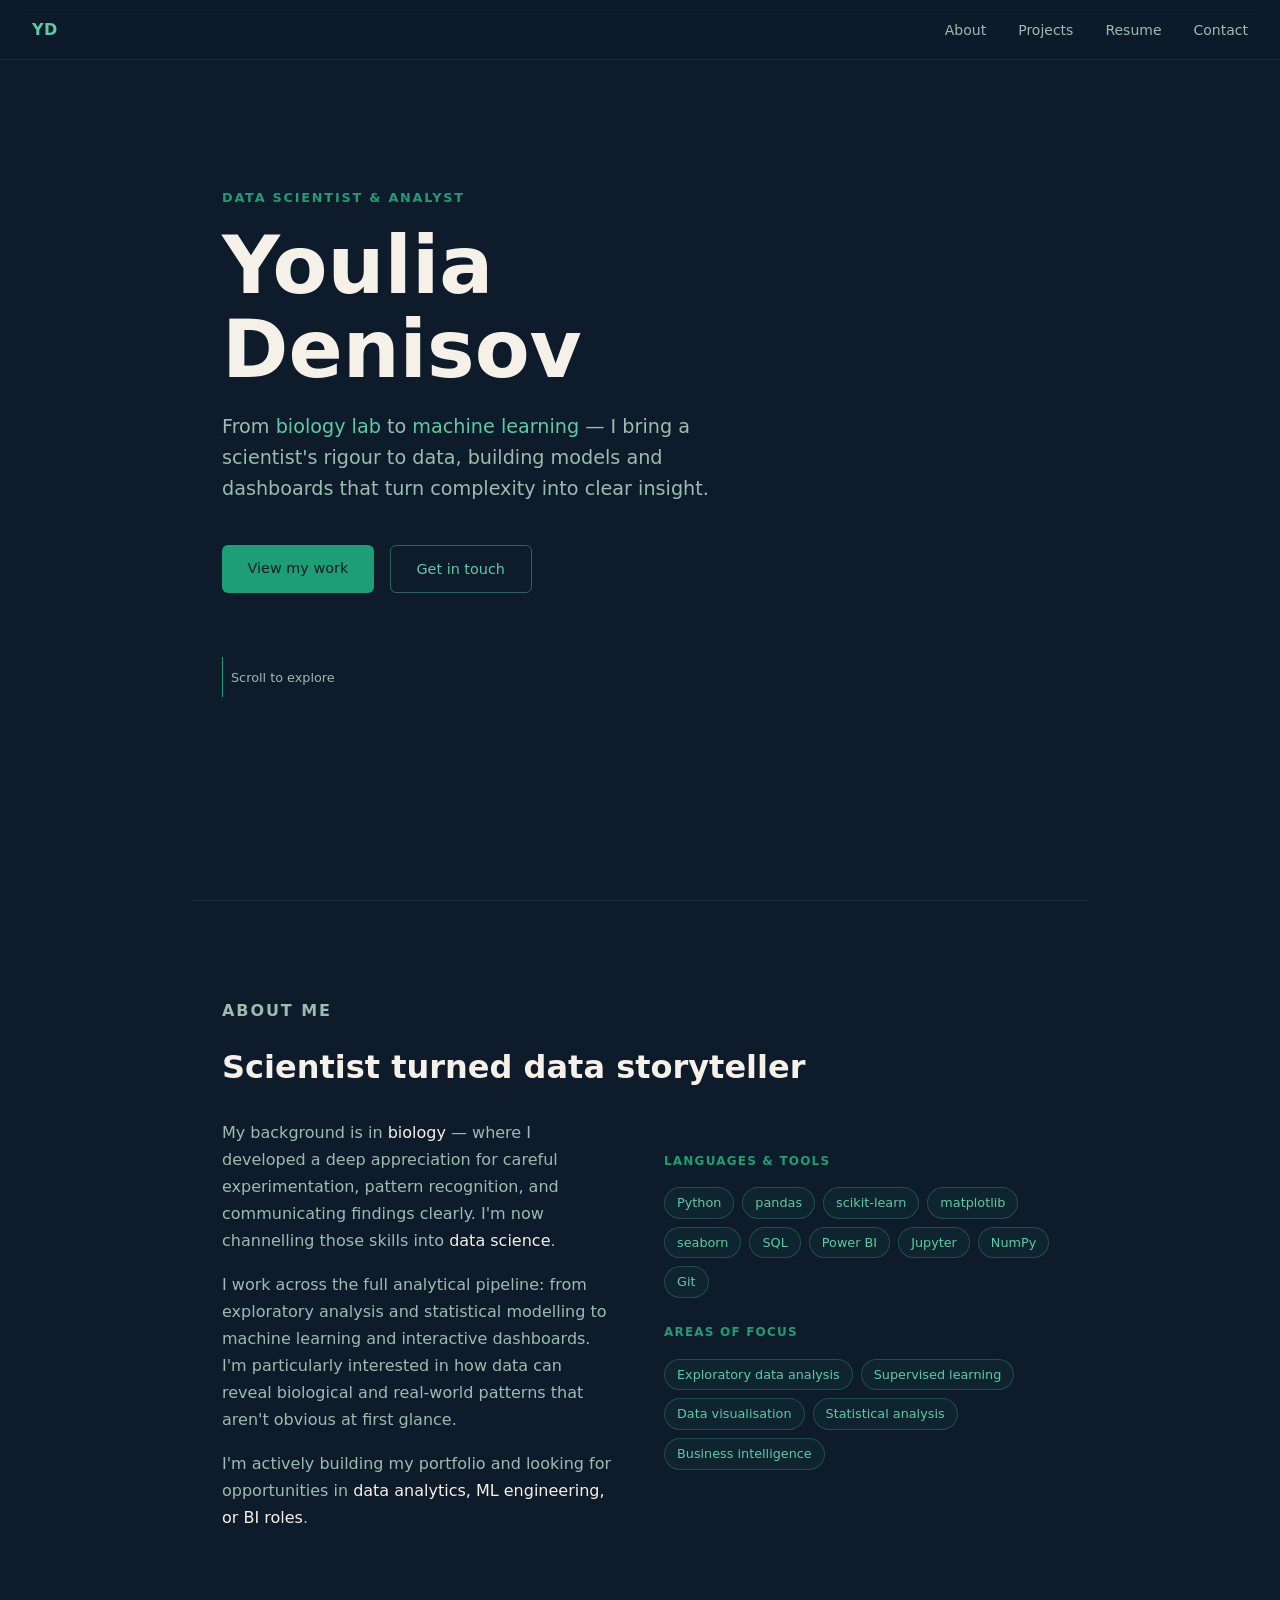
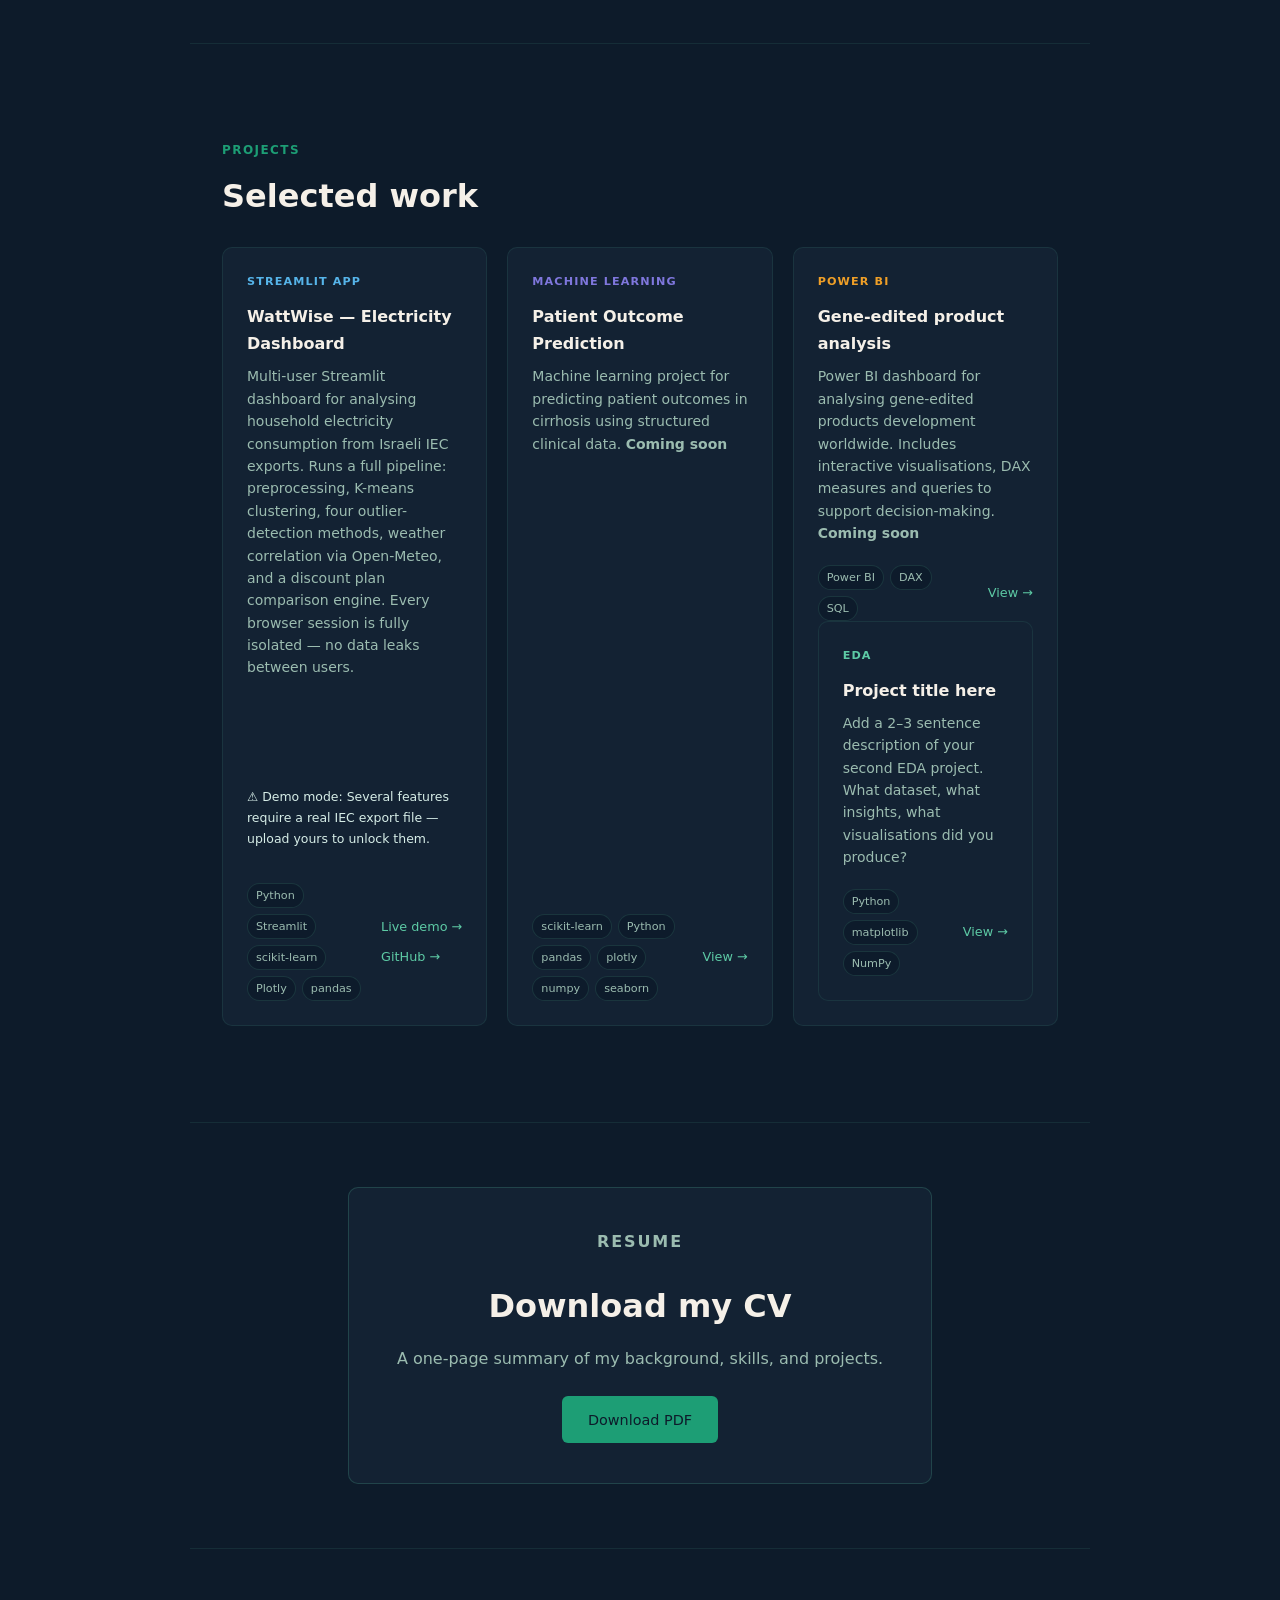
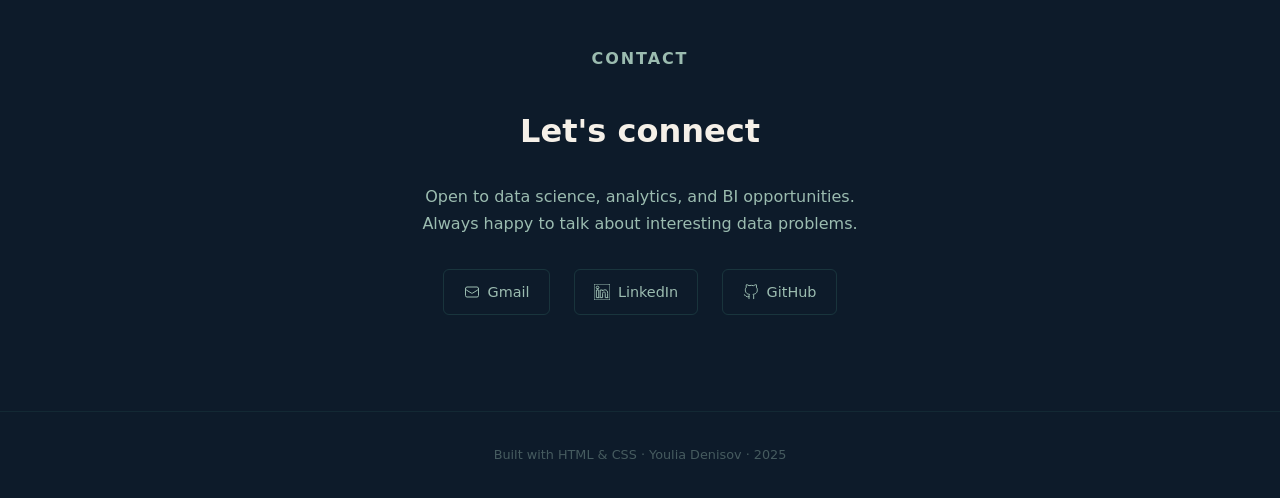
==== index.html @ 480a6cf9 "Updating placeholders for the current projects" ====
<!DOCTYPE html>
<html lang="en">
<head>
  <meta charset="UTF-8" />
  <meta name="viewport" content="width=device-width, initial-scale=1.0" />
  <title>Youlia Denisov — Data Scientist</title>
  <style>
    /* ── Reset & Tokens ───────────────────────── */
    *, *::before, *::after { box-sizing: border-box; margin: 0; padding: 0; }

    :root {
      --navy:   #0D1B2A;
      --navy2:  #132233;
      --navy3:  #1C3048;
      --teal:   #1D9E75;
      --teal2:  #5DCAA5;
      --cream:  #F5F0E8;
      --muted:  #9BBCB0;
      --text:   #D6EDE7;
      --white:  #FFFFFF;
      --radius: 10px;
      --font: 'Segoe UI', system-ui, -apple-system, sans-serif;
    }

    html { scroll-behavior: smooth; }

    body {
      font-family: var(--font);
      background: var(--navy);
      color: var(--text);
      line-height: 1.7;
    }

    a { color: var(--teal2); text-decoration: none; }
    a:hover { color: var(--cream); }

    /* ── Nav ───────────────────────────────────── */
    nav {
      position: fixed; top: 0; left: 0; right: 0; z-index: 100;
      background: rgba(13, 27, 42, 0.92);
      backdrop-filter: blur(8px);
      border-bottom: 1px solid rgba(93, 202, 165, 0.12);
      padding: 0 2rem;
      display: flex; align-items: center; justify-content: space-between;
      height: 60px;
    }

    .nav-logo {
      font-size: 1rem; font-weight: 600;
      color: var(--teal2); letter-spacing: 0.02em;
    }

    .nav-links { display: flex; gap: 2rem; list-style: none; }
    .nav-links a {
      font-size: 0.875rem; color: var(--muted);
      transition: color 0.2s;
    }
    .nav-links a:hover { color: var(--cream); }

    /* ── Section base ──────────────────────────── */
    section {
      max-width: 900px; margin: 0 auto;
      padding: 6rem 2rem;
    }

    .section-label {
      font-size: 0.75rem; font-weight: 600; letter-spacing: 0.12em;
      text-transform: uppercase; color: var(--teal);
      margin-bottom: 0.5rem;
    }

    h1, h2, h3 { color: var(--cream); }
    h2 { font-size: 2rem; font-weight: 600; margin-bottom: 1.5rem; }

    /* ── Hero ──────────────────────────────────── */
    #hero {
      min-height: 100vh;
      display: flex; flex-direction: column; justify-content: center;
      padding-top: 5rem;
    }

    .hero-eyebrow {
      font-size: 0.8rem; font-weight: 600; letter-spacing: 0.14em;
      text-transform: uppercase; color: var(--teal);
      margin-bottom: 1rem;
    }

    .hero-name {
      font-size: clamp(2.8rem, 7vw, 5rem);
      font-weight: 700; line-height: 1.05;
      color: var(--cream);
      margin-bottom: 1.25rem;
    }

    .hero-tagline {
      font-size: 1.2rem; color: var(--muted);
      max-width: 520px; line-height: 1.6;
      margin-bottom: 2.5rem;
    }

    .hero-tagline span { color: var(--teal2); }

    .btn-group { display: flex; gap: 1rem; flex-wrap: wrap; }

    .btn {
      display: inline-block;
      padding: 0.7rem 1.6rem;
      border-radius: 6px;
      font-size: 0.9rem; font-weight: 500;
      transition: all 0.2s;
    }

    .btn-primary {
      background: var(--teal); color: var(--navy);
    }
    .btn-primary:hover { background: var(--teal2); color: var(--navy); }

    .btn-outline {
      border: 1px solid rgba(93, 202, 165, 0.4);
      color: var(--teal2);
    }
    .btn-outline:hover {
      border-color: var(--teal2);
      background: rgba(93, 202, 165, 0.06);
      color: var(--cream);
    }

    .scroll-hint {
      margin-top: 4rem;
      font-size: 0.8rem; color: var(--muted);
      display: flex; align-items: center; gap: 8px;
    }
    .scroll-hint::before {
      content: '';
      display: block; width: 1px; height: 40px;
      background: var(--teal);
    }

    /* ── Divider ───────────────────────────────── */
    .divider {
      border: none;
      border-top: 1px solid rgba(93, 202, 165, 0.1);
      max-width: 900px; margin: 0 auto;
    }

    /* ── About ─────────────────────────────────── */
    #about .about-grid {
      display: grid;
      grid-template-columns: 1fr 1fr;
      gap: 3rem; align-items: start;
    }

    #about p {
      color: var(--muted); margin-bottom: 1rem; font-size: 1rem;
    }

    #about p span { color: var(--cream); }

    .skills-block { margin-top: 2rem; }
    .skills-block h3 {
      font-size: 0.75rem; font-weight: 600; letter-spacing: 0.1em;
      text-transform: uppercase; color: var(--teal);
      margin-bottom: 1rem;
    }

    .skill-tags {
      display: flex; flex-wrap: wrap; gap: 8px;
    }

    .skill-tag {
      font-size: 0.8rem;
      padding: 4px 12px;
      border-radius: 20px;
      border: 1px solid rgba(93, 202, 165, 0.25);
      color: var(--teal2);
      background: rgba(29, 158, 117, 0.07);
    }

    /* ── Projects ──────────────────────────────── */
    .project-grid {
      display: grid;
      grid-template-columns: repeat(auto-fit, minmax(260px, 1fr));
      gap: 1.25rem;
    }

    .project-card {
      background: var(--navy2);
      border: 1px solid rgba(93, 202, 165, 0.1);
      border-radius: var(--radius);
      padding: 1.5rem;
      transition: border-color 0.2s, transform 0.2s;
      display: flex; flex-direction: column;
    }

    .project-card:hover {
      border-color: rgba(93, 202, 165, 0.4);
      transform: translateY(-3px);
    }

    .project-type {
      font-size: 0.7rem; font-weight: 600; letter-spacing: 0.1em;
      text-transform: uppercase;
      margin-bottom: 0.75rem;
    }

    .type-eda   { color: #5DCAA5; }
    .type-ml    { color: #7F77DD; }
    .type-powerbi { color: #EF9F27; }

    .project-title {
      font-size: 1rem; font-weight: 600; color: var(--cream);
      margin-bottom: 0.5rem;
    }

    .project-desc {
      font-size: 0.875rem; color: var(--muted);
      line-height: 1.6; flex: 1;
    }

    .project-footer {
      margin-top: 1.25rem;
      display: flex; align-items: center; justify-content: space-between;
    }

    .tech-pills { display: flex; gap: 6px; flex-wrap: wrap; }

    .tech-pill {
      font-size: 0.7rem;
      padding: 2px 8px;
      border-radius: 20px;
      background: rgba(13, 27, 42, 0.8);
      border: 1px solid rgba(93, 202, 165, 0.15);
      color: var(--muted);
    }

    .card-link {
      font-size: 0.8rem; color: var(--teal2);
      white-space: nowrap; margin-left: 1rem;
    }
    .card-link:hover { color: var(--cream); }

    /* ── Project type: App ─────────────────────── */
    .type-app { color: #56B4E9; }

    /* ── Resume ────────────────────────────────── */
    #resume {
      text-align: center; padding: 4rem 2rem;
    }

    .resume-box {
      display: inline-block;
      border: 1px solid rgba(93, 202, 165, 0.2);
      border-radius: var(--radius);
      padding: 2.5rem 3rem;
      background: var(--navy2);
    }

    .resume-box p {
      color: var(--muted); margin-bottom: 1.5rem; font-size: 1rem;
    }

    /* ── Contact ───────────────────────────────── */
    #contact { text-align: center; }

    #contact p {
      color: var(--muted); max-width: 440px;
      margin: 0 auto 2rem; font-size: 1rem;
    }

    .contact-links {
      display: flex; justify-content: center; gap: 1.5rem; flex-wrap: wrap;
    }

    .contact-link {
      display: flex; align-items: center; gap: 8px;
      font-size: 0.9rem; color: var(--muted);
      border: 1px solid rgba(93, 202, 165, 0.15);
      border-radius: 6px; padding: 0.6rem 1.2rem;
      transition: all 0.2s;
    }

    .contact-link:hover {
      color: var(--cream);
      border-color: rgba(93, 202, 165, 0.4);
      background: rgba(29, 158, 117, 0.06);
    }

    .contact-link svg { width: 16px; height: 16px; stroke: currentColor; fill: none; }

    /* ── Footer ────────────────────────────────── */
    footer {
      border-top: 1px solid rgba(93, 202, 165, 0.08);
      text-align: center;
      padding: 2rem;
      font-size: 0.8rem; color: rgba(155, 188, 176, 0.4);
    }

    /* ── Responsive ────────────────────────────── */
    @media (max-width: 640px) {
      #about .about-grid { grid-template-columns: 1fr; gap: 2rem; }
      nav { padding: 0 1rem; }
      .nav-links { gap: 1.25rem; }
    }
  </style>
</head>
<body>

<!-- Navigation -->
<nav>
  <span class="nav-logo">YD</span>
  <ul class="nav-links">
    <li><a href="#about">About</a></li>
    <li><a href="#projects">Projects</a></li>
    <li><a href="#resume">Resume</a></li>
    <li><a href="#contact">Contact</a></li>
  </ul>
</nav>

<!-- Hero -->
<section id="hero">
  <p class="hero-eyebrow">Data Scientist & Analyst</p>
  <h1 class="hero-name">Youlia<br>Denisov</h1>
  <p class="hero-tagline">
    From <span>biology lab</span> to <span>machine learning</span> — I bring a scientist's rigour to data, building models and dashboards that turn complexity into clear insight.
  </p>
  <div class="btn-group">
    <a href="#projects" class="btn btn-primary">View my work</a>
    <a href="#contact" class="btn btn-outline">Get in touch</a>
  </div>
  <p class="scroll-hint">Scroll to explore</p>
</section>

<hr class="divider" />

<!-- About -->
<section id="about">
  <p class="section-label">About me</p>
  <h2>Scientist turned data storyteller</h2>
  <div class="about-grid">
    <div>
      <p>
        My background is in <span>biology</span> — where I developed a deep appreciation for careful experimentation, pattern recognition, and communicating findings clearly. I'm now channelling those skills into <span>data science</span>.
      </p>
      <p>
        I work across the full analytical pipeline: from exploratory analysis and statistical modelling to machine learning and interactive dashboards. I'm particularly interested in how data can reveal biological and real-world patterns that aren't obvious at first glance.
      </p>
      <p>
        I'm actively building my portfolio and looking for opportunities in <span>data analytics, ML engineering, or BI roles</span>.
      </p>
    </div>
    <div>
      <div class="skills-block">
        <h3>Languages & tools</h3>
        <div class="skill-tags">
          <span class="skill-tag">Python</span>
          <span class="skill-tag">pandas</span>
          <span class="skill-tag">scikit-learn</span>
          <span class="skill-tag">matplotlib</span>
          <span class="skill-tag">seaborn</span>
          <span class="skill-tag">SQL</span>
          <span class="skill-tag">Power BI</span>
          <span class="skill-tag">Jupyter</span>
          <span class="skill-tag">NumPy</span>
          <span class="skill-tag">Git</span>
        </div>
      </div>
      <div class="skills-block" style="margin-top:1.5rem;">
        <h3>Areas of focus</h3>
        <div class="skill-tags">
          <span class="skill-tag">Exploratory data analysis</span>
          <span class="skill-tag">Supervised learning</span>
          <span class="skill-tag">Data visualisation</span>
          <span class="skill-tag">Statistical analysis</span>
          <span class="skill-tag">Business intelligence</span>
        </div>
      </div>
    </div>
  </div>
</section>

<hr class="divider" />

<!-- Projects -->
<section id="projects">
  <p class="section-label">Projects</p>
  <h2>Selected work</h2>
  <div class="project-grid">

    <!-- WattWise -->
    <div class="project-card">
      <p class="project-type type-app">Streamlit App</p>
      <p class="project-title">WattWise — Electricity Dashboard</p>
      <p class="project-desc">
        Multi-user Streamlit dashboard for analysing household electricity consumption from Israeli IEC exports. Runs a full pipeline: preprocessing, K-means clustering, four outlier-detection methods, weather correlation via Open-Meteo, and a discount plan comparison engine. Every browser session is fully isolated — no data leaks between users.
      </p>
      <p style="font-size:0.78rem; color:var(--teal1); margin:0.4rem 0 0.8rem;">
        ⚠️ Demo mode: Several features require a real IEC export file — upload yours to unlock them.
      </p>
      <div class="project-footer">
        <div class="tech-pills">
          <span class="tech-pill">Python</span>
          <span class="tech-pill">Streamlit</span>
          <span class="tech-pill">scikit-learn</span>
          <span class="tech-pill">Plotly</span>
          <span class="tech-pill">pandas</span>
        </div>
        <div style="display:flex; flex-direction:column; gap:0.5rem; align-items:flex-start;">
          <a href="https://ds-portfolio-7va4xdxzmrbb8psjkdphfh.streamlit.app/" target="_blank" class="card-link">Live demo →</a>
          <a href="https://github.com/youlia-denisov" target="_blank" class="card-link">GitHub →</a>
        </div>
      </div>
    </div>

    <!-- ML -->
    <div class="project-card">
      <p class="project-type type-ml">Machine learning</p>
      <p class="project-title">Patient Outcome Prediction</p>
      <p class="project-desc">
        Machine learning project for predicting patient outcomes in cirrhosis using structured clinical data.
        <b>Coming soon</b>
      </p>
      <div class="project-footer">
        <div class="tech-pills">
          <span class="tech-pill">scikit-learn</span>
          <span class="tech-pill">Python</span>
          <span class="tech-pill">pandas</span>
          <span class="tech-pill">plotly</span>
          <span class="tech-pill">numpy</span>
          <span class="tech-pill">seaborn</span>
        </div>
        <a href="#" class="card-link">View →</a>
      </div>
    </div>

    <!-- PowerBI -->
    <div class="project-card">
      <p class="project-type type-powerbi">Power BI</p>
      <p class="project-title">Gene-edited product analysis</p>
      <p class="project-desc">
        Power BI dashboard for analysing gene-edited products development worldwide. Includes interactive visualisations, DAX measures and queries to support decision-making.
        <b>Coming soon</b>
      </p>
      <div class="project-footer">
        <div class="tech-pills">
          <span class="tech-pill">Power BI</span>
          <span class="tech-pill">DAX</span>
          <span class="tech-pill">SQL</span>
        </div>
        <a href="#" class="card-link">View →</a>
      </div>

      <!-- EDA 2 -->
    <div class="project-card">
      <p class="project-type type-eda">EDA</p>
      <p class="project-title">Project title here</p>
      <p class="project-desc">
        Add a 2–3 sentence description of your second EDA project. What dataset, what insights, what visualisations did you produce?
      </p>
      <div class="project-footer">
        <div class="tech-pills">
          <span class="tech-pill">Python</span>
          <span class="tech-pill">matplotlib</span>
          <span class="tech-pill">NumPy</span>
        </div>
        <a href="#" class="card-link">View →</a>
      </div>
    </div>
    
    </div>

  </div>
</section>

<hr class="divider" />

<!-- Resume -->
<section id="resume">
  <div class="resume-box">
    <p class="section-label" style="text-align:center;">Resume</p>
    <h2 style="margin-bottom:0.75rem;">Download my CV</h2>
    <p>A one-page summary of my background, skills, and projects.</p>
    <a href="resume.pdf" download class="btn btn-primary">Download PDF</a>
  </div>
</section>

<hr class="divider" />

<!-- Contact -->
<section id="contact">
  <p class="section-label">Contact</p>
  <h2>Let's connect</h2>
  <p>Open to data science, analytics, and BI opportunities. Always happy to talk about interesting data problems.</p>
  <div class="contact-links">

    <a href="mailto:youlia.denisov@gmail.com" class="contact-link">
      <svg viewBox="0 0 24 24" stroke-width="1.5"><path stroke-linecap="round" stroke-linejoin="round" d="M21.75 6.75v10.5a2.25 2.25 0 01-2.25 2.25h-15a2.25 2.25 0 01-2.25-2.25V6.75m19.5 0A2.25 2.25 0 0019.5 4.5h-15a2.25 2.25 0 00-2.25 2.25m19.5 0v.243a2.25 2.25 0 01-1.07 1.916l-7.5 4.615a2.25 2.25 0 01-2.36 0L3.32 8.91a2.25 2.25 0 01-1.07-1.916V6.75"/></svg>
      Gmail
    </a>

    <a href="https://linkedin.com/in/youliadenisov-phd" target="_blank" class="contact-link">
      <svg viewBox="0 0 24 24" stroke-width="1.5"><path stroke-linecap="round" stroke-linejoin="round" d="M20.447 20.452h-3.554v-5.569c0-1.328-.027-3.037-1.852-3.037-1.853 0-2.136 1.445-2.136 2.939v5.667H9.351V9h3.414v1.561h.046c.477-.9 1.637-1.85 3.37-1.85 3.601 0 4.267 2.37 4.267 5.455v6.286zM5.337 7.433a2.062 2.062 0 01-2.063-2.065 2.064 2.064 0 112.063 2.065zm1.782 13.019H3.555V9h3.564v11.452zM22.225 0H1.771C.792 0 0 .774 0 1.729v20.542C0 23.227.792 24 1.771 24h20.451C23.2 24 24 23.227 24 22.271V1.729C24 .774 23.2 0 22.222 0h.003z"/></svg>
      LinkedIn
    </a>

    <a href="https://github.com/YouliaXX" target="_blank" class="contact-link">
      <svg viewBox="0 0 24 24" stroke-width="1.5"><path stroke-linecap="round" stroke-linejoin="round" d="M9 19c-5 1.5-5-2.5-7-3m14 6v-3.87a3.37 3.37 0 00-.94-2.61c3.14-.35 6.44-1.54 6.44-7A5.44 5.44 0 0020 4.77 5.07 5.07 0 0019.91 1S18.73.65 16 2.48a13.38 13.38 0 00-7 0C6.27.65 5.09 1 5.09 1A5.07 5.07 0 005 4.77a5.44 5.44 0 00-1.5 3.78c0 5.42 3.3 6.61 6.44 7A3.37 3.37 0 009 18.13V22"/></svg>
      GitHub
    </a>

  </div>
</section>

<footer>
  <p>Built with HTML & CSS · Youlia Denisov · 2025</p>
</footer>

</body>
</html>
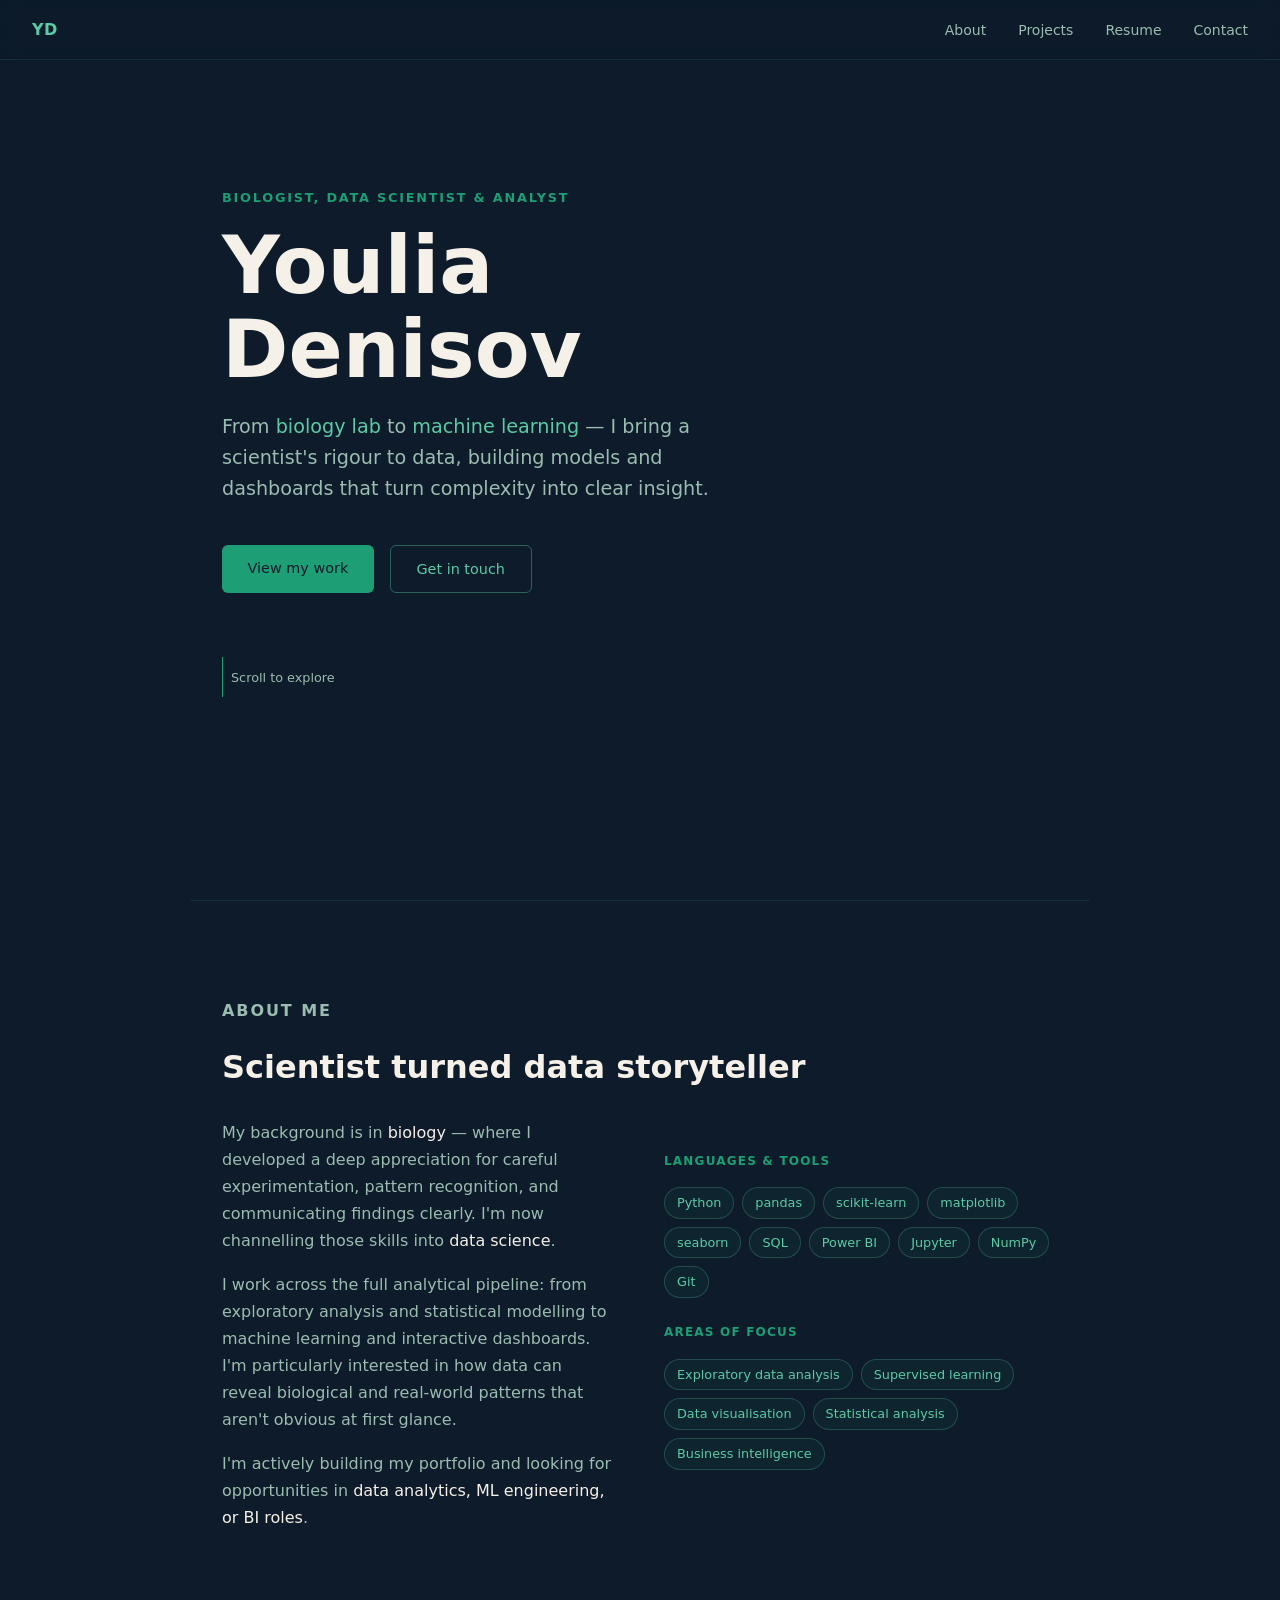
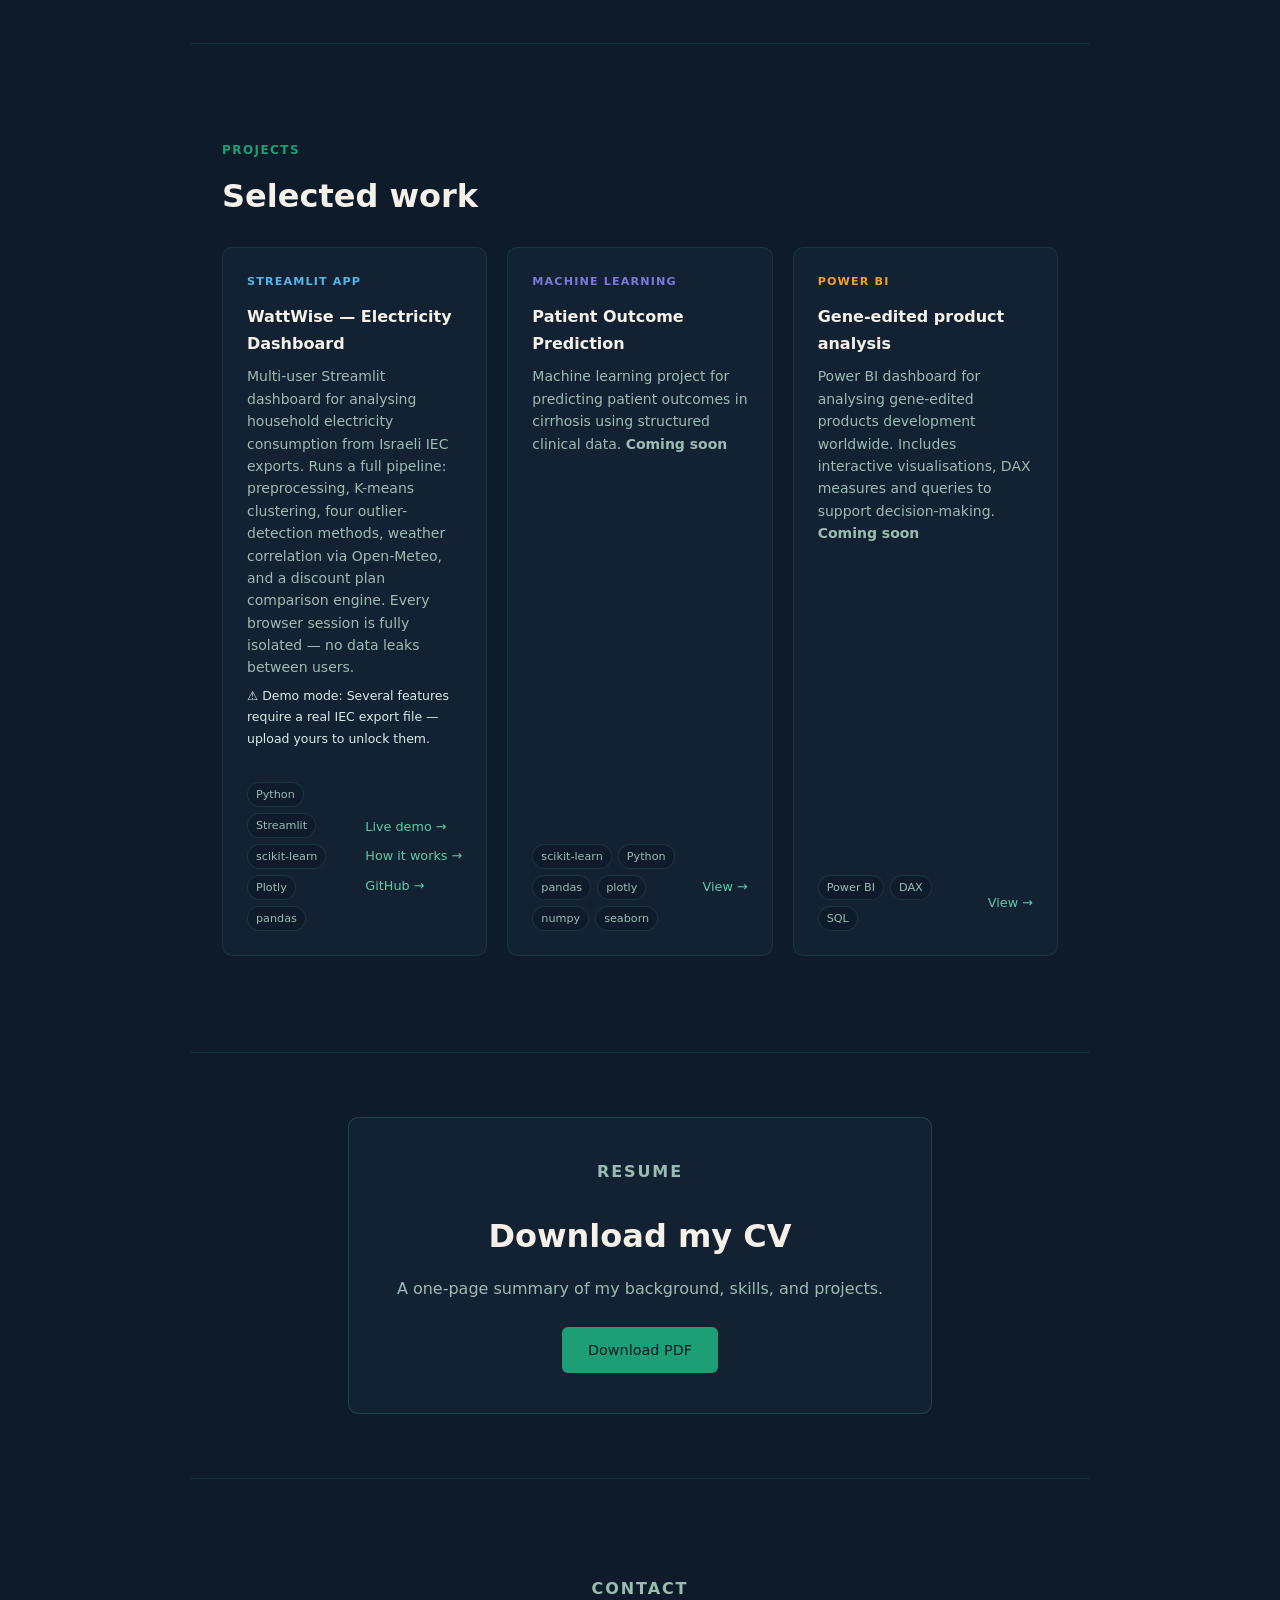
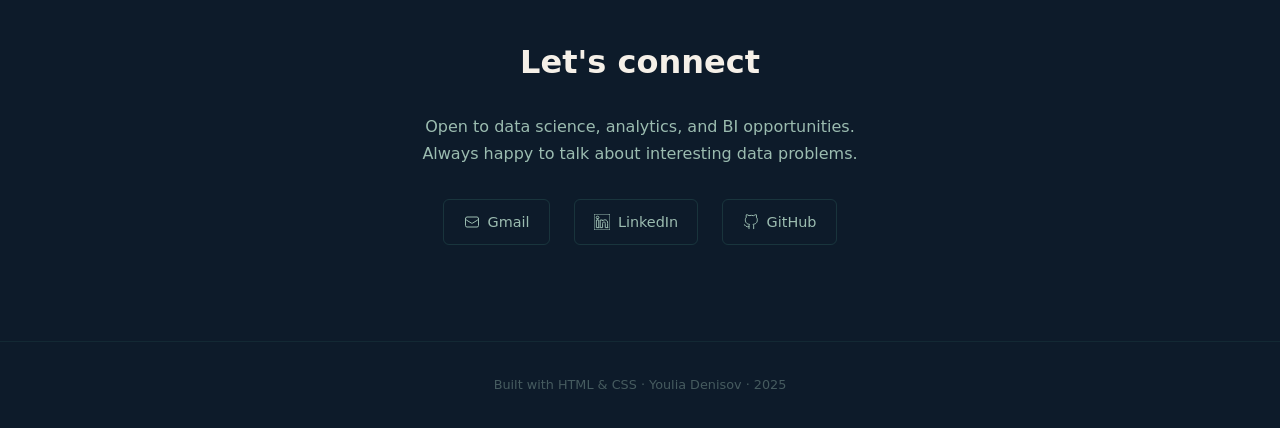
==== commit 1427ef0e: "Add NGT gene-editing tracker dashboard" ====
--- a/index.html
+++ b/index.html
@@ -318,7 +318,7 @@
 
 <!-- Hero -->
 <section id="hero">
-  <p class="hero-eyebrow">Data Scientist & Analyst</p>
+  <p class="hero-eyebrow">Biologist, Data Scientist & Analyst</p>
   <h1 class="hero-name">Youlia<br>Denisov</h1>
   <p class="hero-tagline">
     From <span>biology lab</span> to <span>machine learning</span> — I bring a scientist's rigour to data, building models and dashboards that turn complexity into clear insight.
@@ -406,6 +406,7 @@
         </div>
         <div style="display:flex; flex-direction:column; gap:0.5rem; align-items:flex-start;">
           <a href="https://ds-portfolio-7va4xdxzmrbb8psjkdphfh.streamlit.app/" target="_blank" class="card-link">Live demo →</a>
+          <a href="wattwise.html" class="card-link">How it works →</a>
           <a href="https://github.com/youlia-denisov" target="_blank" class="card-link">GitHub →</a>
         </div>
       </div>
@@ -449,25 +450,7 @@
         <a href="#" class="card-link">View →</a>
       </div>
 
-      <!-- EDA 2 -->
-    <div class="project-card">
-      <p class="project-type type-eda">EDA</p>
-      <p class="project-title">Project title here</p>
-      <p class="project-desc">
-        Add a 2–3 sentence description of your second EDA project. What dataset, what insights, what visualisations did you produce?
-      </p>
-      <div class="project-footer">
-        <div class="tech-pills">
-          <span class="tech-pill">Python</span>
-          <span class="tech-pill">matplotlib</span>
-          <span class="tech-pill">NumPy</span>
-        </div>
-        <a href="#" class="card-link">View →</a>
-      </div>
-    </div>
-    
-    </div>
-
+      
   </div>
 </section>
 
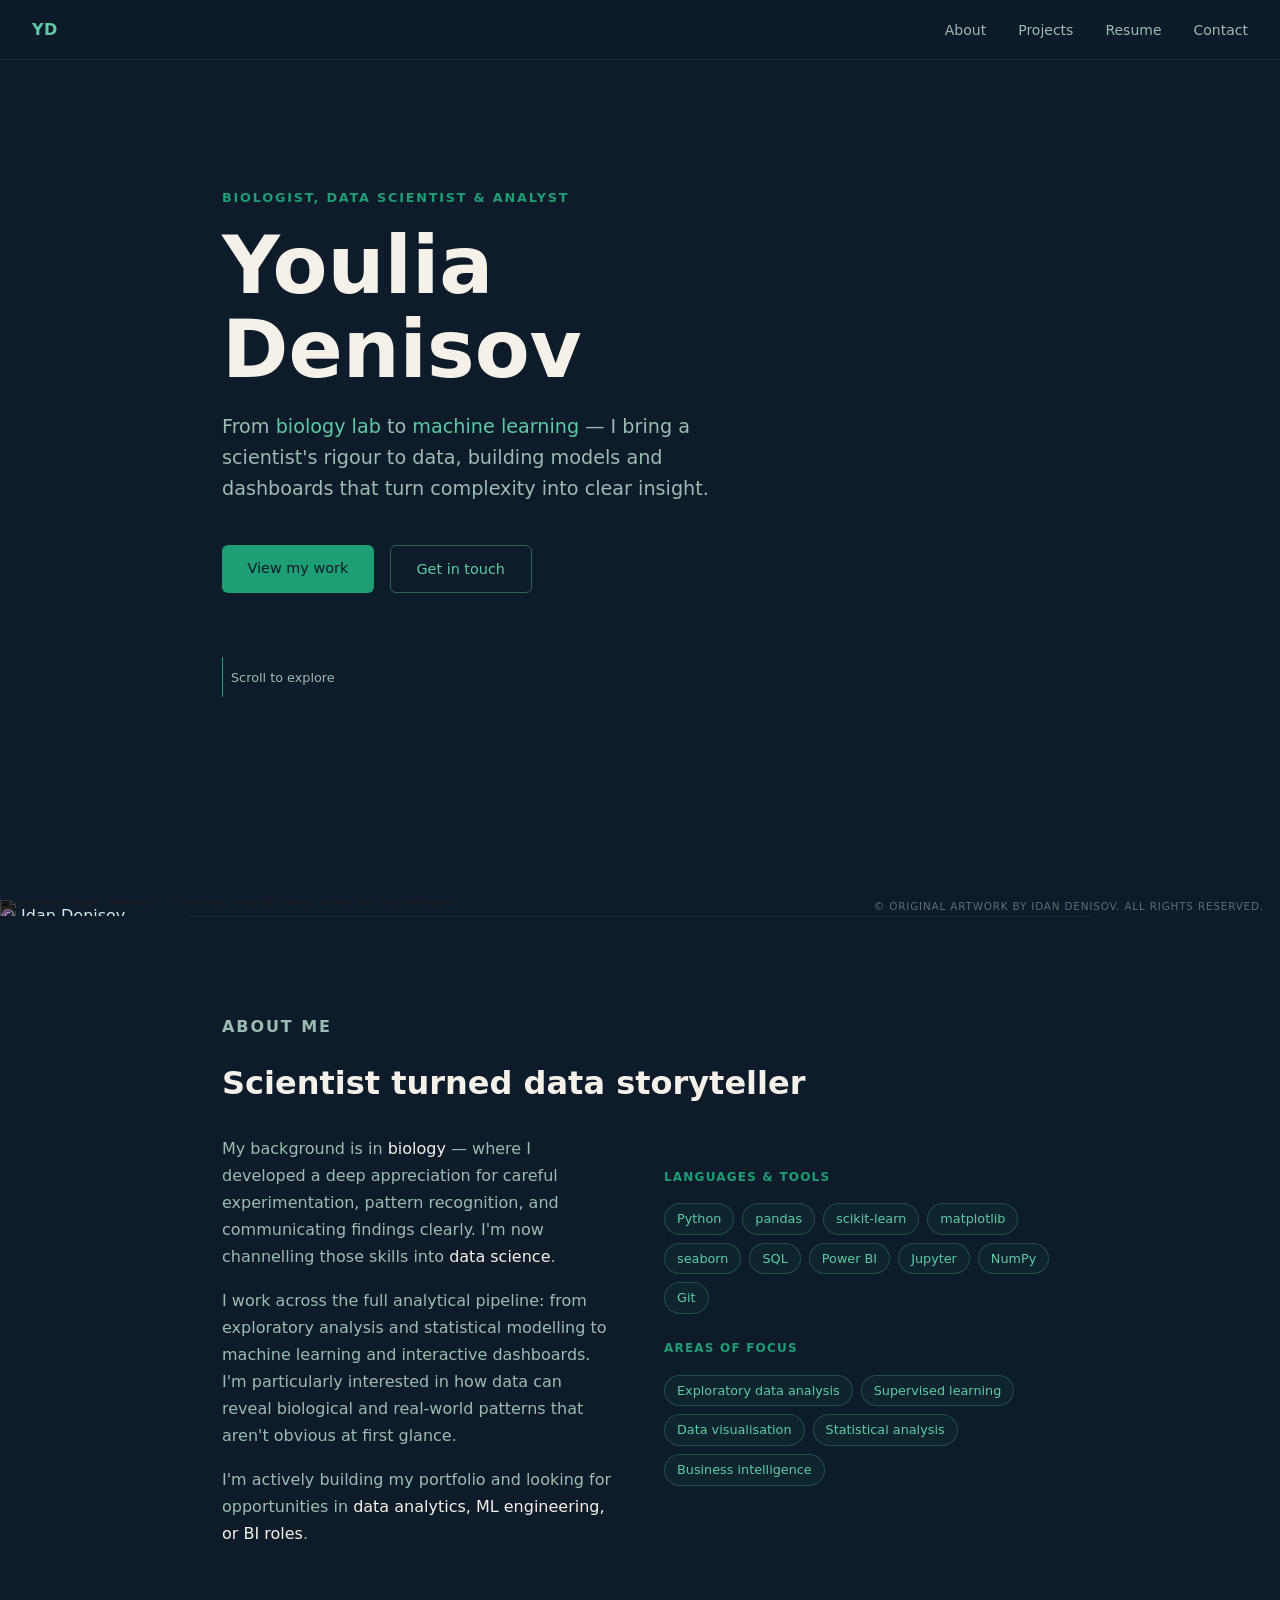
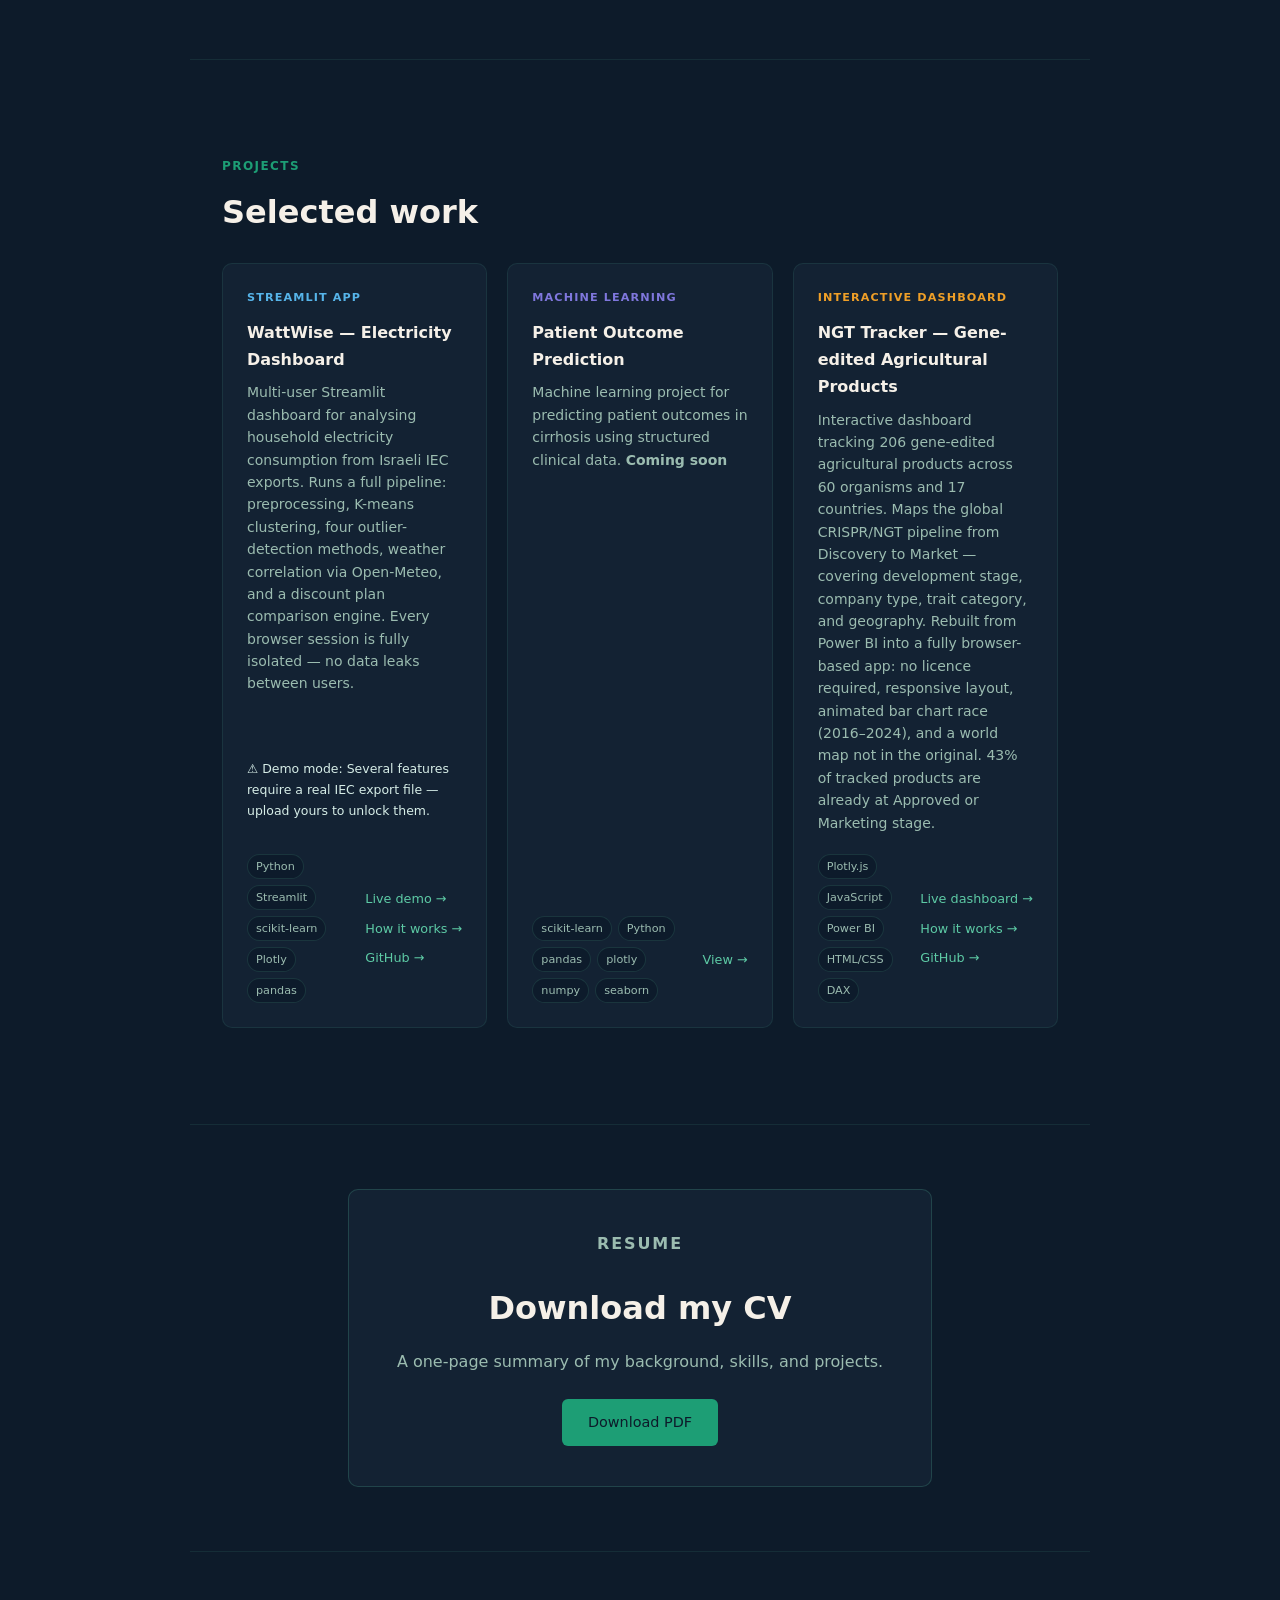
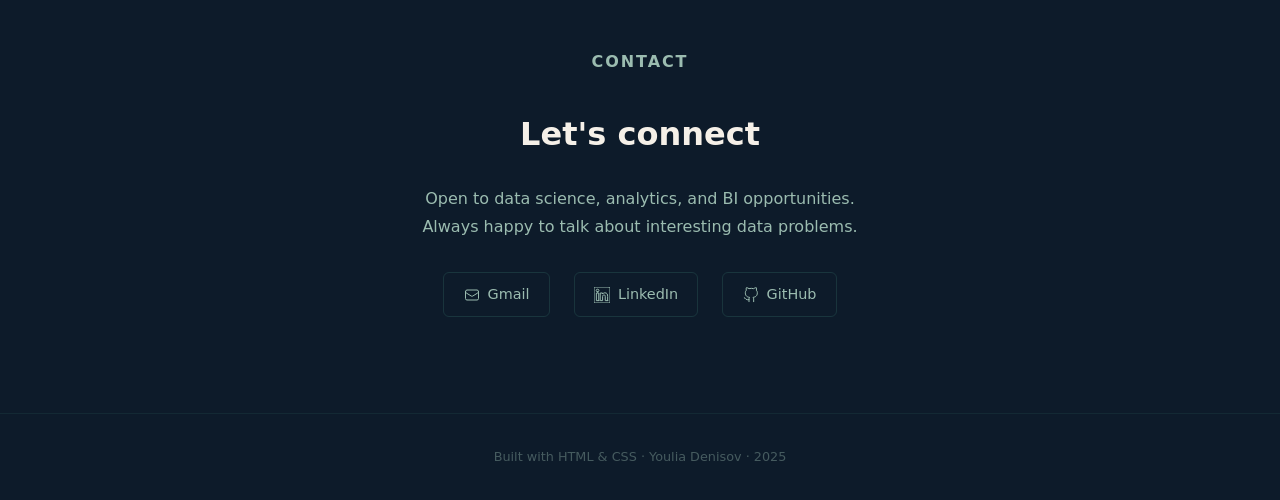
==== commit 02617ac7: "Fix artwork image path" ====
--- a/index.html
+++ b/index.html
@@ -141,6 +141,31 @@
       border: none;
       border-top: 1px solid rgba(93, 202, 165, 0.1);
       max-width: 900px; margin: 0 auto;
+    }
+
+    /* ── Artwork banner ────────────────────────── */
+    .artwork-banner {
+      width: 100%;
+      position: relative;
+      overflow: hidden;
+      line-height: 0;
+    }
+    .artwork-banner img {
+      width: 100%;
+      max-height: 420px;
+      object-fit: cover;
+      object-position: center top;
+      filter: invert(1);
+      opacity: 0.55;
+      display: block;
+    }
+    .artwork-credit {
+      position: absolute;
+      bottom: 0.6rem; right: 1rem;
+      font-size: 0.65rem;
+      letter-spacing: 0.08em;
+      text-transform: uppercase;
+      color: rgba(255,255,255,0.35);
     }
 
     /* ── About ─────────────────────────────────── */
@@ -329,6 +354,22 @@
   </div>
   <p class="scroll-hint">Scroll to explore</p>
 </section>
+
+<!-- Artwork banner -->
+<div class="artwork-banner">
+  <img
+    src="gene-editing-tracker/idan-artwork.jpg"
+    alt="Landscape sketch — cliffs, waterfalls, and an aqueduct"
+    draggable="false"
+  />
+
+  <div class="watermark">© Idan Denisov</div>
+
+  <span class="artwork-credit">
+    © Original artwork by Idan Denisov. All rights reserved.
+  </span>
+</div>
+
 
 <hr class="divider" />
 
@@ -407,7 +448,7 @@
         <div style="display:flex; flex-direction:column; gap:0.5rem; align-items:flex-start;">
           <a href="https://ds-portfolio-7va4xdxzmrbb8psjkdphfh.streamlit.app/" target="_blank" class="card-link">Live demo →</a>
           <a href="wattwise.html" class="card-link">How it works →</a>
-          <a href="https://github.com/youlia-denisov" target="_blank" class="card-link">GitHub →</a>
+          <a href="https://github.com/youlia-denisov/DS-portfolio/tree/main/streamlit-multiuser-app" target="_blank" class="card-link">GitHub →</a>
         </div>
       </div>
     </div>
@@ -433,24 +474,29 @@
       </div>
     </div>
 
-    <!-- PowerBI -->
+    <!-- NGT Tracker -->
     <div class="project-card">
-      <p class="project-type type-powerbi">Power BI</p>
-      <p class="project-title">Gene-edited product analysis</p>
+      <p class="project-type type-powerbi">Interactive Dashboard</p>
+      <p class="project-title">NGT Tracker — Gene-edited Agricultural Products</p>
       <p class="project-desc">
-        Power BI dashboard for analysing gene-edited products development worldwide. Includes interactive visualisations, DAX measures and queries to support decision-making.
-        <b>Coming soon</b>
+        Interactive dashboard tracking 206 gene-edited agricultural products across 60 organisms and 17 countries. Maps the global CRISPR/NGT pipeline from Discovery to Market — covering development stage, company type, trait category, and geography. Rebuilt from Power BI into a fully browser-based app: no licence required, responsive layout, animated bar chart race (2016–2024), and a world map not in the original. 43% of tracked products are already at Approved or Marketing stage.
       </p>
       <div class="project-footer">
         <div class="tech-pills">
+          <span class="tech-pill">Plotly.js</span>
+          <span class="tech-pill">JavaScript</span>
           <span class="tech-pill">Power BI</span>
+          <span class="tech-pill">HTML/CSS</span>
           <span class="tech-pill">DAX</span>
-          <span class="tech-pill">SQL</span>
-        </div>
-        <a href="#" class="card-link">View →</a>
+        </div>
+        <div style="display:flex; flex-direction:column; gap:0.5rem; align-items:flex-start;">
+          <a href="gene-editing-tracker/docs/index.html" class="card-link">Live dashboard →</a>
+          <a href="gene-editing-tracker.html" class="card-link">How it works →</a>
+          <a href="https://github.com/youlia-denisov/DS-portfolio/tree/main/gene-editing-tracker" target="_blank" class="card-link">GitHub →</a>
+        </div>
       </div>
-
-      
+    </div>
+
   </div>
 </section>
 
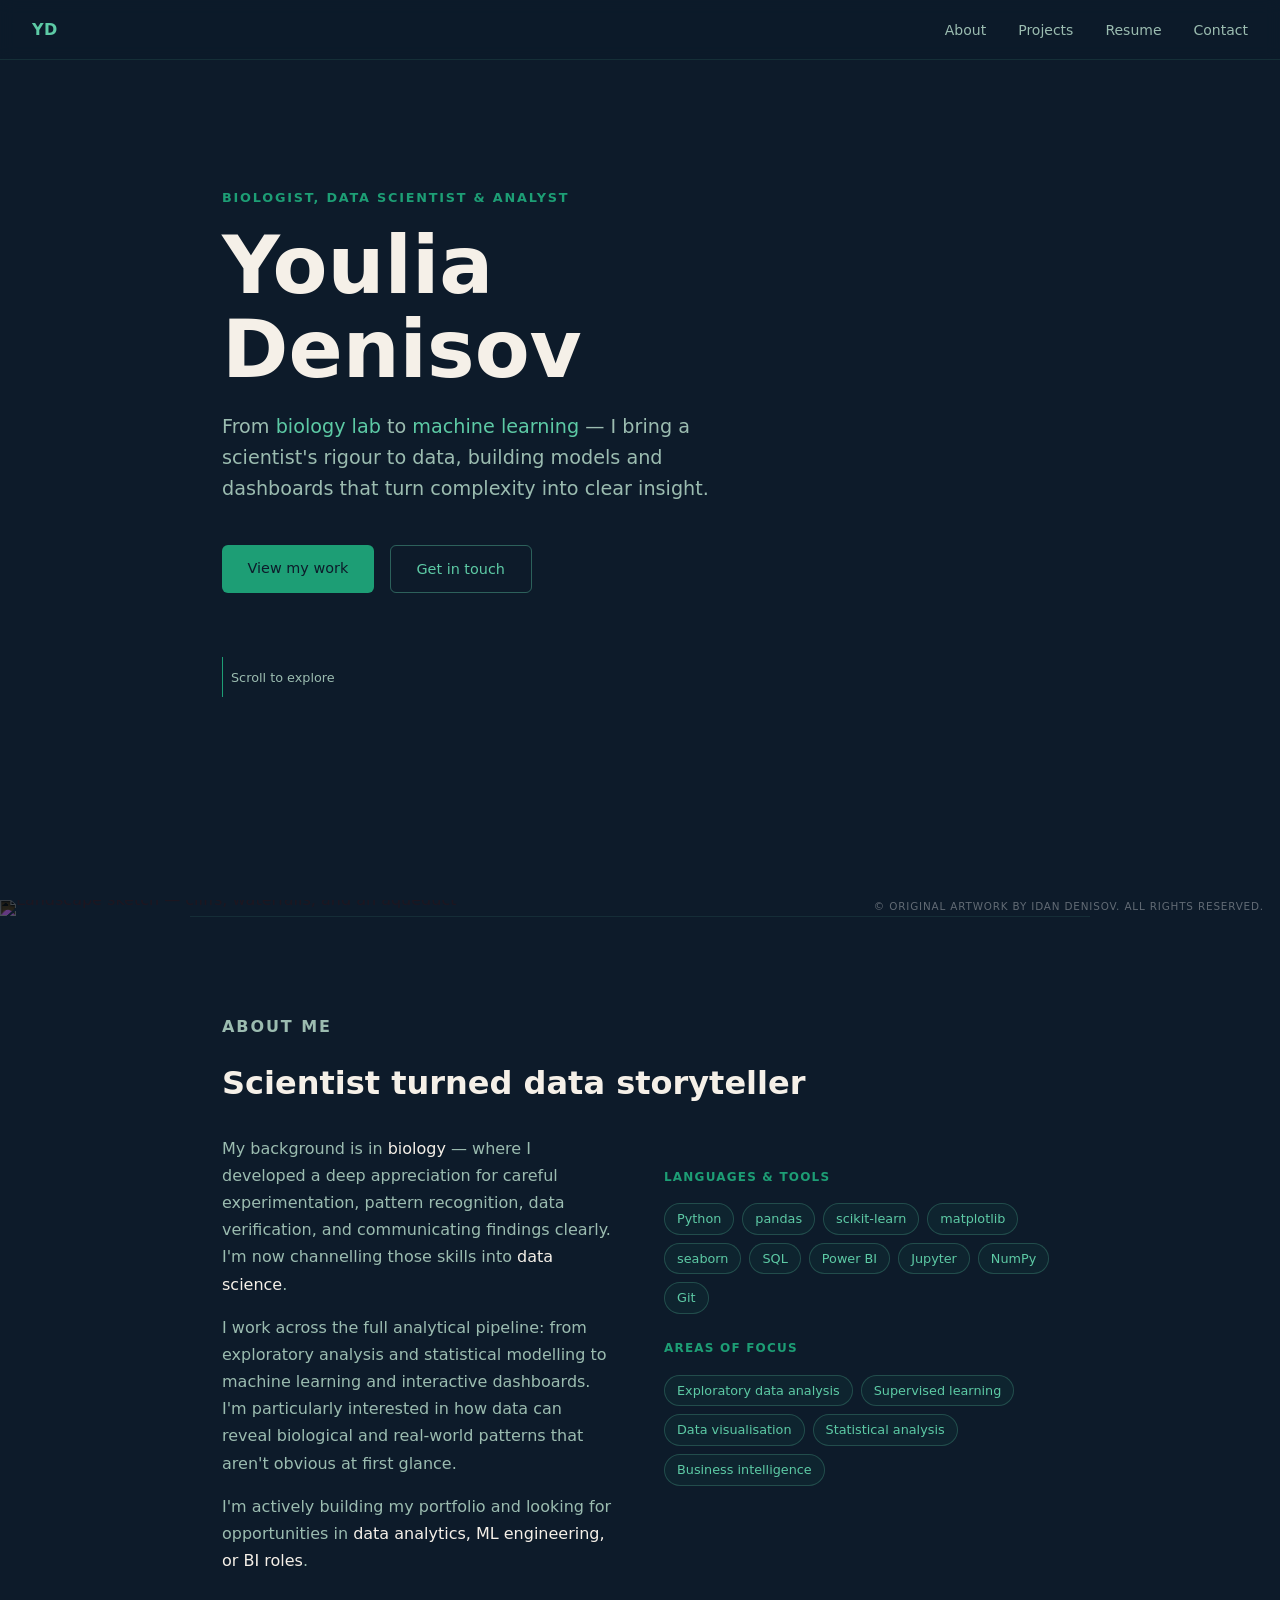
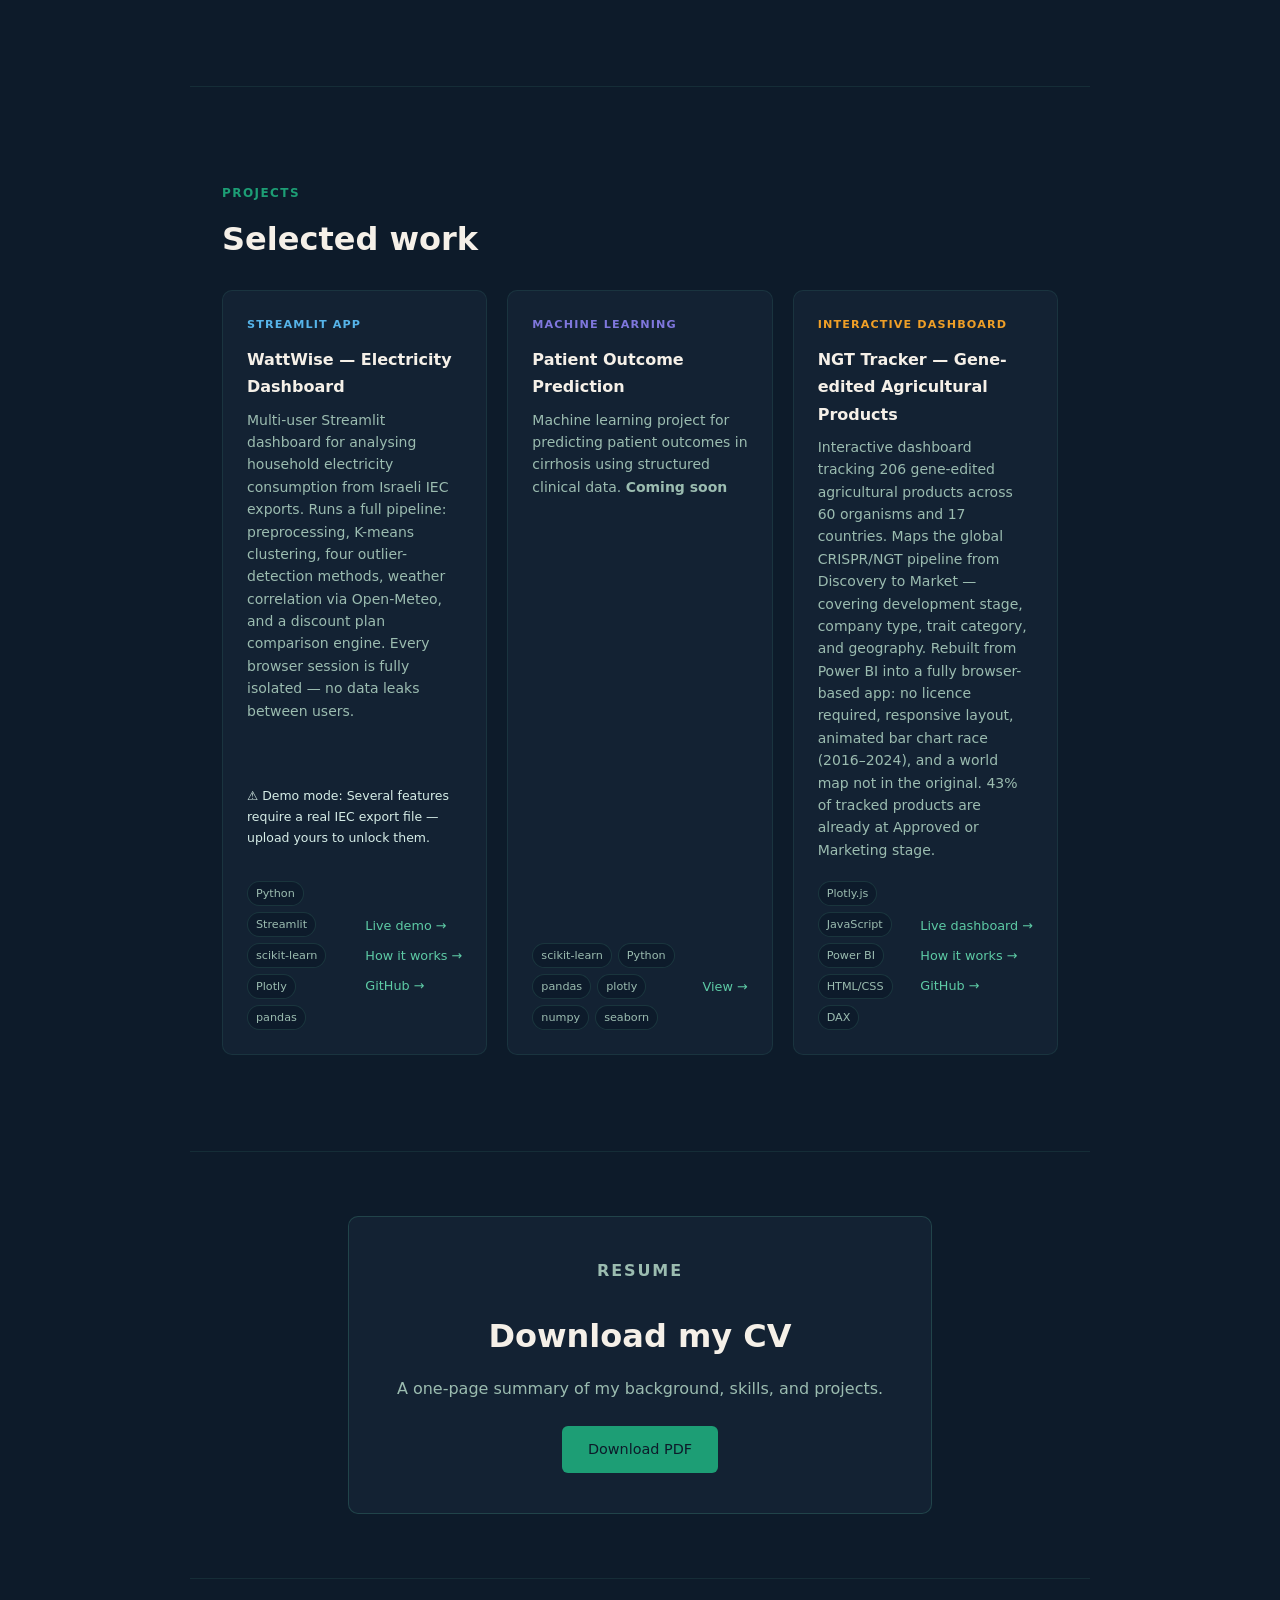
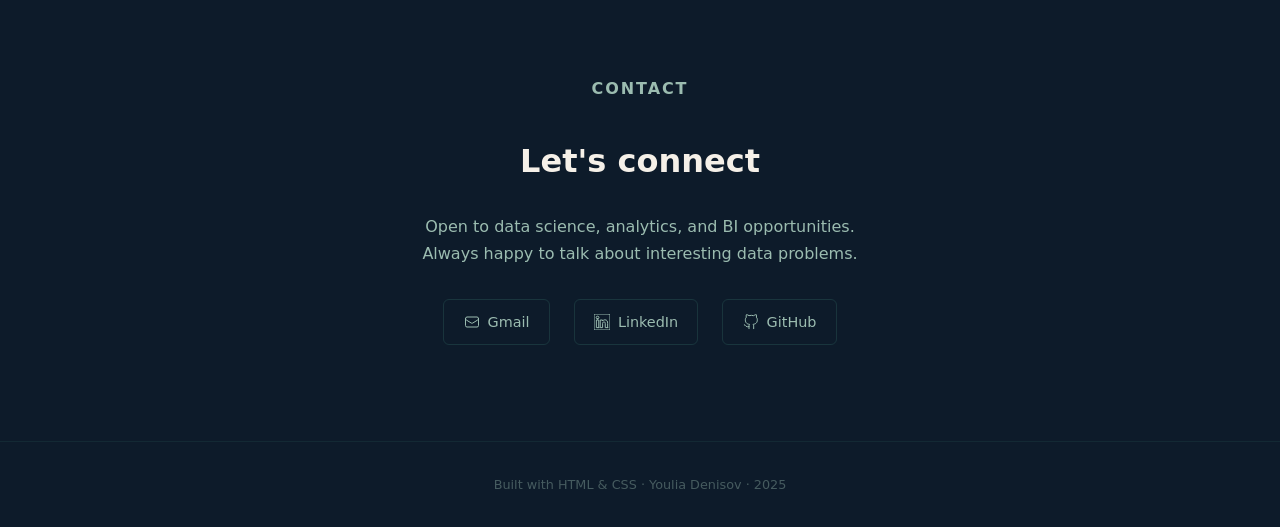
==== commit 50714c12: "Index retouching, textual content optimization" ====
--- a/index.html
+++ b/index.html
@@ -358,18 +358,14 @@
 <!-- Artwork banner -->
 <div class="artwork-banner">
   <img
-    src="gene-editing-tracker/idan-artwork.jpg"
+    src="idan-artwork.jpg"
     alt="Landscape sketch — cliffs, waterfalls, and an aqueduct"
     draggable="false"
   />
-
-  <div class="watermark">© Idan Denisov</div>
-
   <span class="artwork-credit">
     © Original artwork by Idan Denisov. All rights reserved.
   </span>
 </div>
-
 
 <hr class="divider" />
 
@@ -380,7 +376,7 @@
   <div class="about-grid">
     <div>
       <p>
-        My background is in <span>biology</span> — where I developed a deep appreciation for careful experimentation, pattern recognition, and communicating findings clearly. I'm now channelling those skills into <span>data science</span>.
+        My background is in <span>biology</span> — where I developed a deep appreciation for careful experimentation, pattern recognition, data verification, and communicating findings clearly. I'm now channelling those skills into <span>data science</span>.
       </p>
       <p>
         I work across the full analytical pipeline: from exploratory analysis and statistical modelling to machine learning and interactive dashboards. I'm particularly interested in how data can reveal biological and real-world patterns that aren't obvious at first glance.
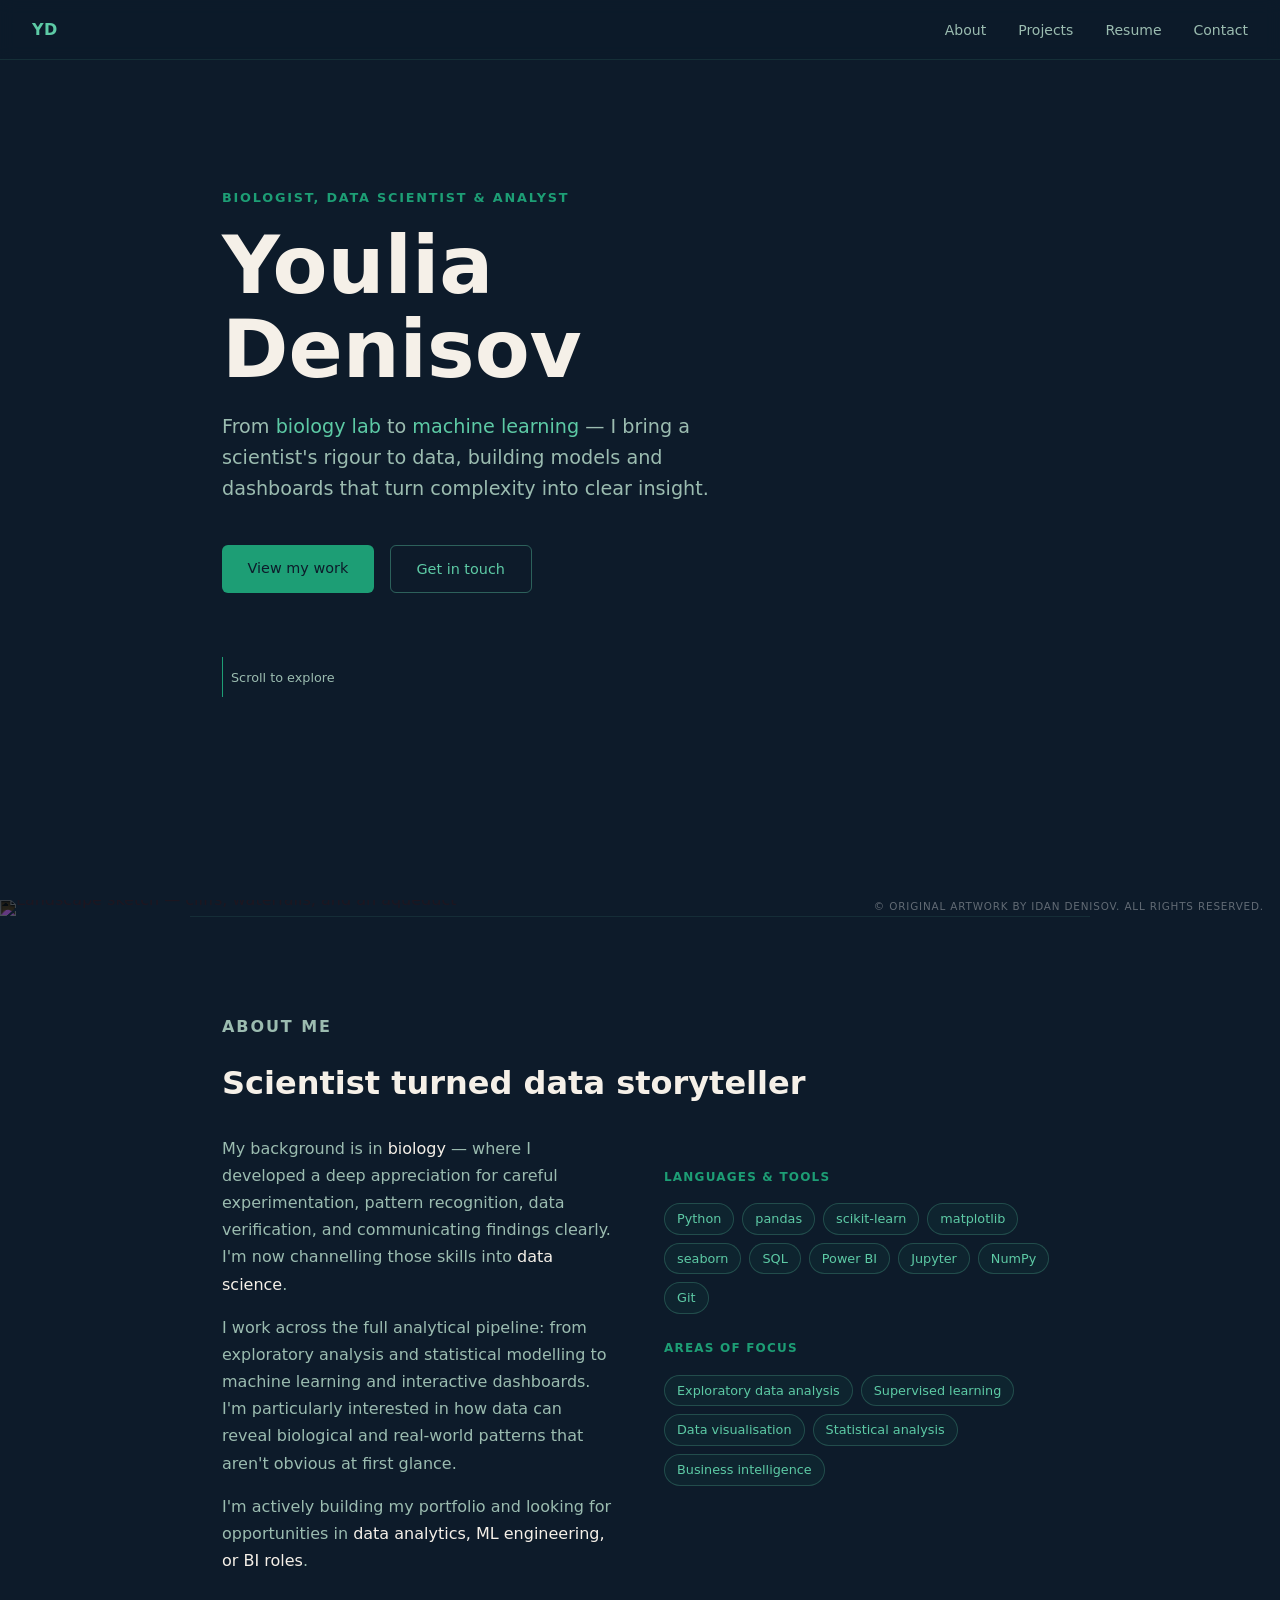
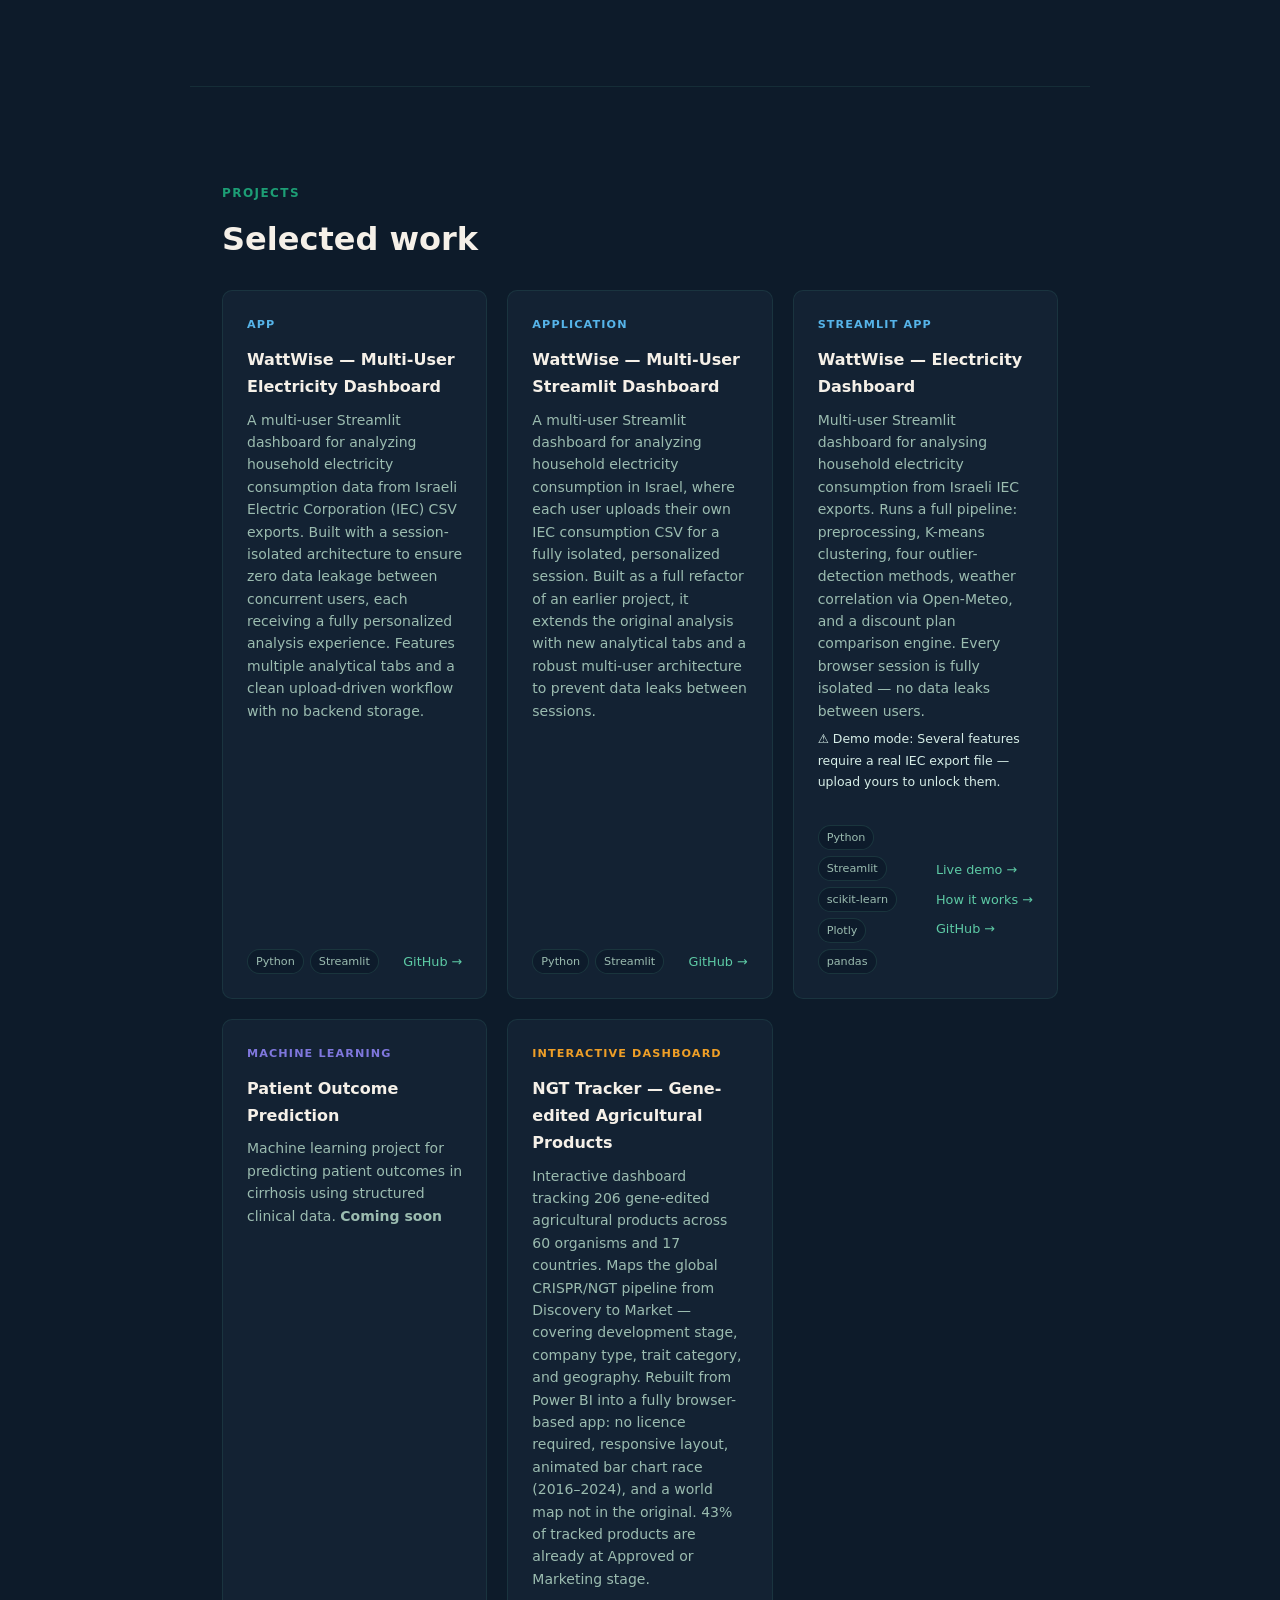
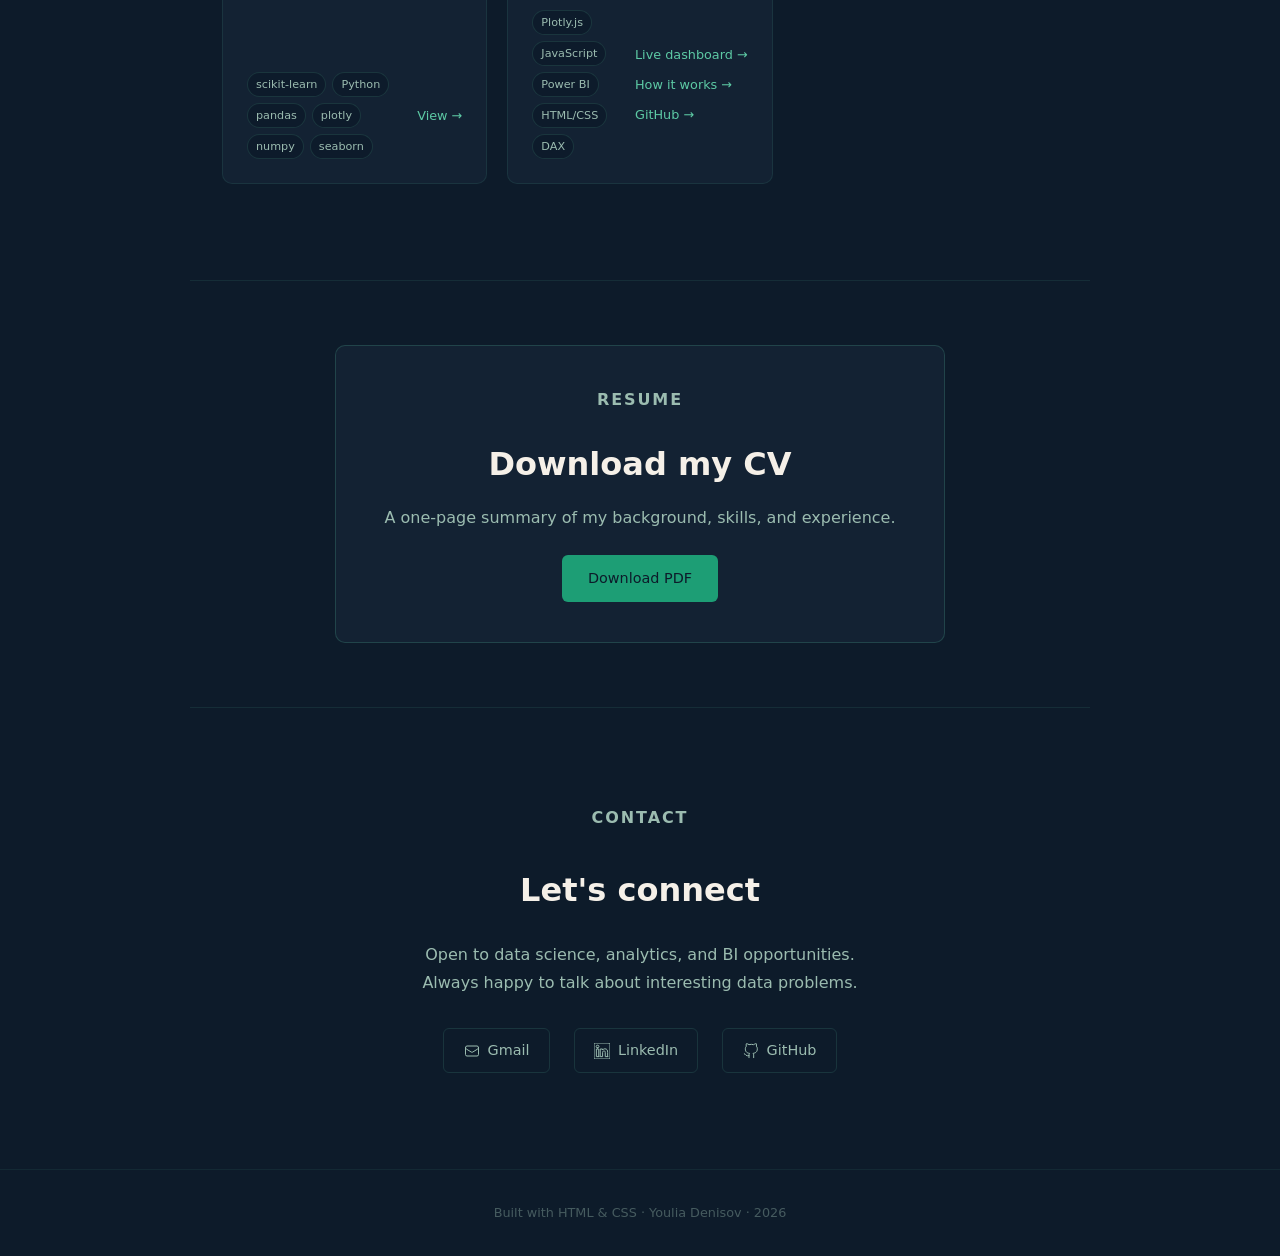
==== commit 24a78a58: "Update footer year from 2025 to 2026" ====
--- a/index.html
+++ b/index.html
@@ -422,7 +422,35 @@
   <p class="section-label">Projects</p>
   <h2>Selected work</h2>
   <div class="project-grid">
-
+    <!-- PROJECTS-START -->
+<div class="project-card">
+  <p class="project-type type-app">App</p>
+  <p class="project-title">WattWise — Multi-User Electricity Dashboard</p>
+  <p class="project-desc">
+    A multi-user Streamlit dashboard for analyzing household electricity consumption data from Israeli Electric Corporation (IEC) CSV exports. Built with a session-isolated architecture to ensure zero data leakage between concurrent users, each receiving a fully personalized analysis experience. Features multiple analytical tabs and a clean upload-driven workflow with no backend storage.
+  </p>
+  <div class="project-footer">
+    <div class="tech-pills">
+      <span class="tech-pill">Python</span>
+      <span class="tech-pill">Streamlit</span>
+    </div>
+    <a href="https://github.com/youlia-denisov/wattwise-app" target="_blank" class="card-link">GitHub →</a>
+  </div>
+</div>
+<div class="project-card">
+  <p class="project-type type-app">Application</p>
+  <p class="project-title">WattWise — Multi-User Streamlit Dashboard</p>
+  <p class="project-desc">
+    A multi-user Streamlit dashboard for analyzing household electricity consumption in Israel, where each user uploads their own IEC consumption CSV for a fully isolated, personalized session. Built as a full refactor of an earlier project, it extends the original analysis with new analytical tabs and a robust multi-user architecture to prevent data leaks between sessions.
+  </p>
+  <div class="project-footer">
+    <div class="tech-pills">
+      <span class="tech-pill">Python</span>
+      <span class="tech-pill">Streamlit</span>
+    </div>
+    <a href="https://github.com/youlia-denisov/wattwise-app" target="_blank" class="card-link">GitHub →</a>
+  </div>
+</div>
     <!-- WattWise -->
     <div class="project-card">
       <p class="project-type type-app">Streamlit App</p>
@@ -448,7 +476,6 @@
         </div>
       </div>
     </div>
-
     <!-- ML -->
     <div class="project-card">
       <p class="project-type type-ml">Machine learning</p>
@@ -492,7 +519,7 @@
         </div>
       </div>
     </div>
-
+    <!-- PROJECTS-END -->
   </div>
 </section>
 
@@ -503,7 +530,7 @@
   <div class="resume-box">
     <p class="section-label" style="text-align:center;">Resume</p>
     <h2 style="margin-bottom:0.75rem;">Download my CV</h2>
-    <p>A one-page summary of my background, skills, and projects.</p>
+    <p>A one-page summary of my background, skills, and experience.</p>
     <a href="resume.pdf" download class="btn btn-primary">Download PDF</a>
   </div>
 </section>
@@ -536,7 +563,7 @@
 </section>
 
 <footer>
-  <p>Built with HTML & CSS · Youlia Denisov · 2025</p>
+  <p>Built with HTML & CSS · Youlia Denisov · 2026</p>
 </footer>
 
 </body>
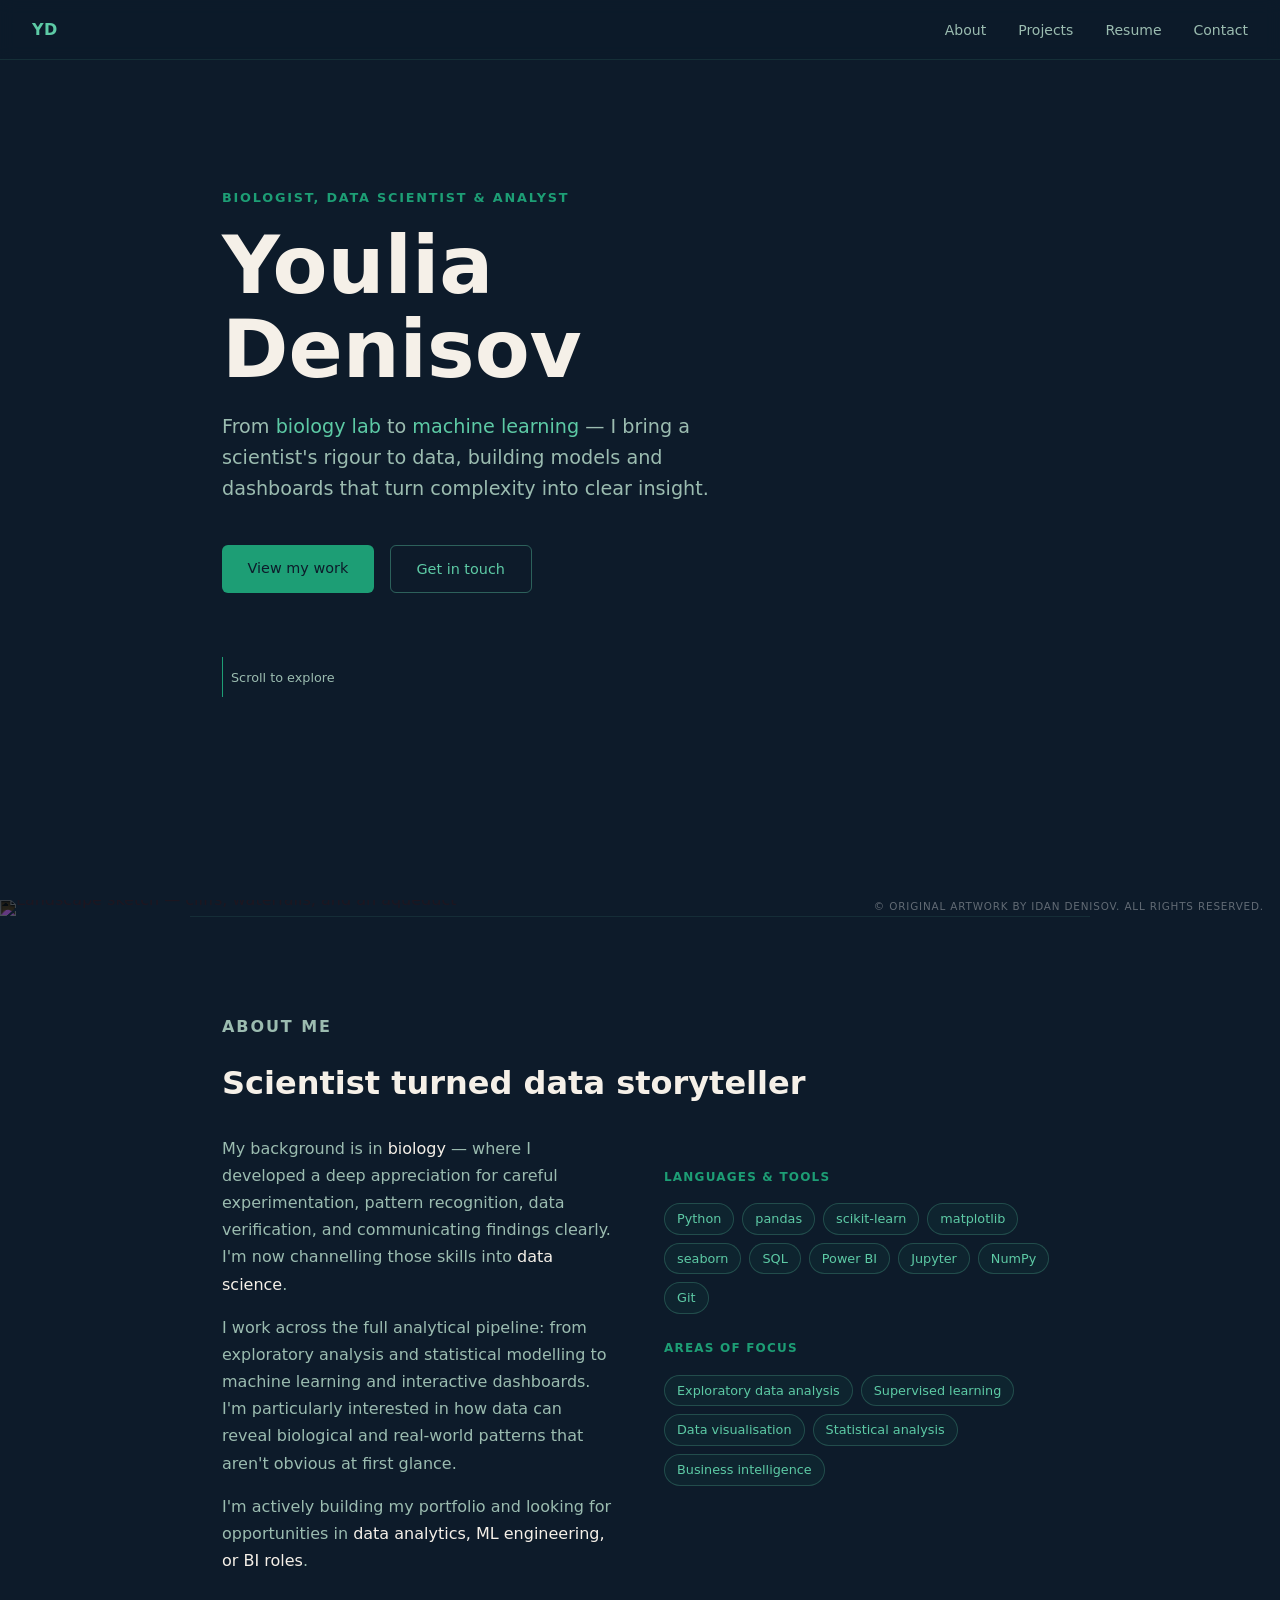
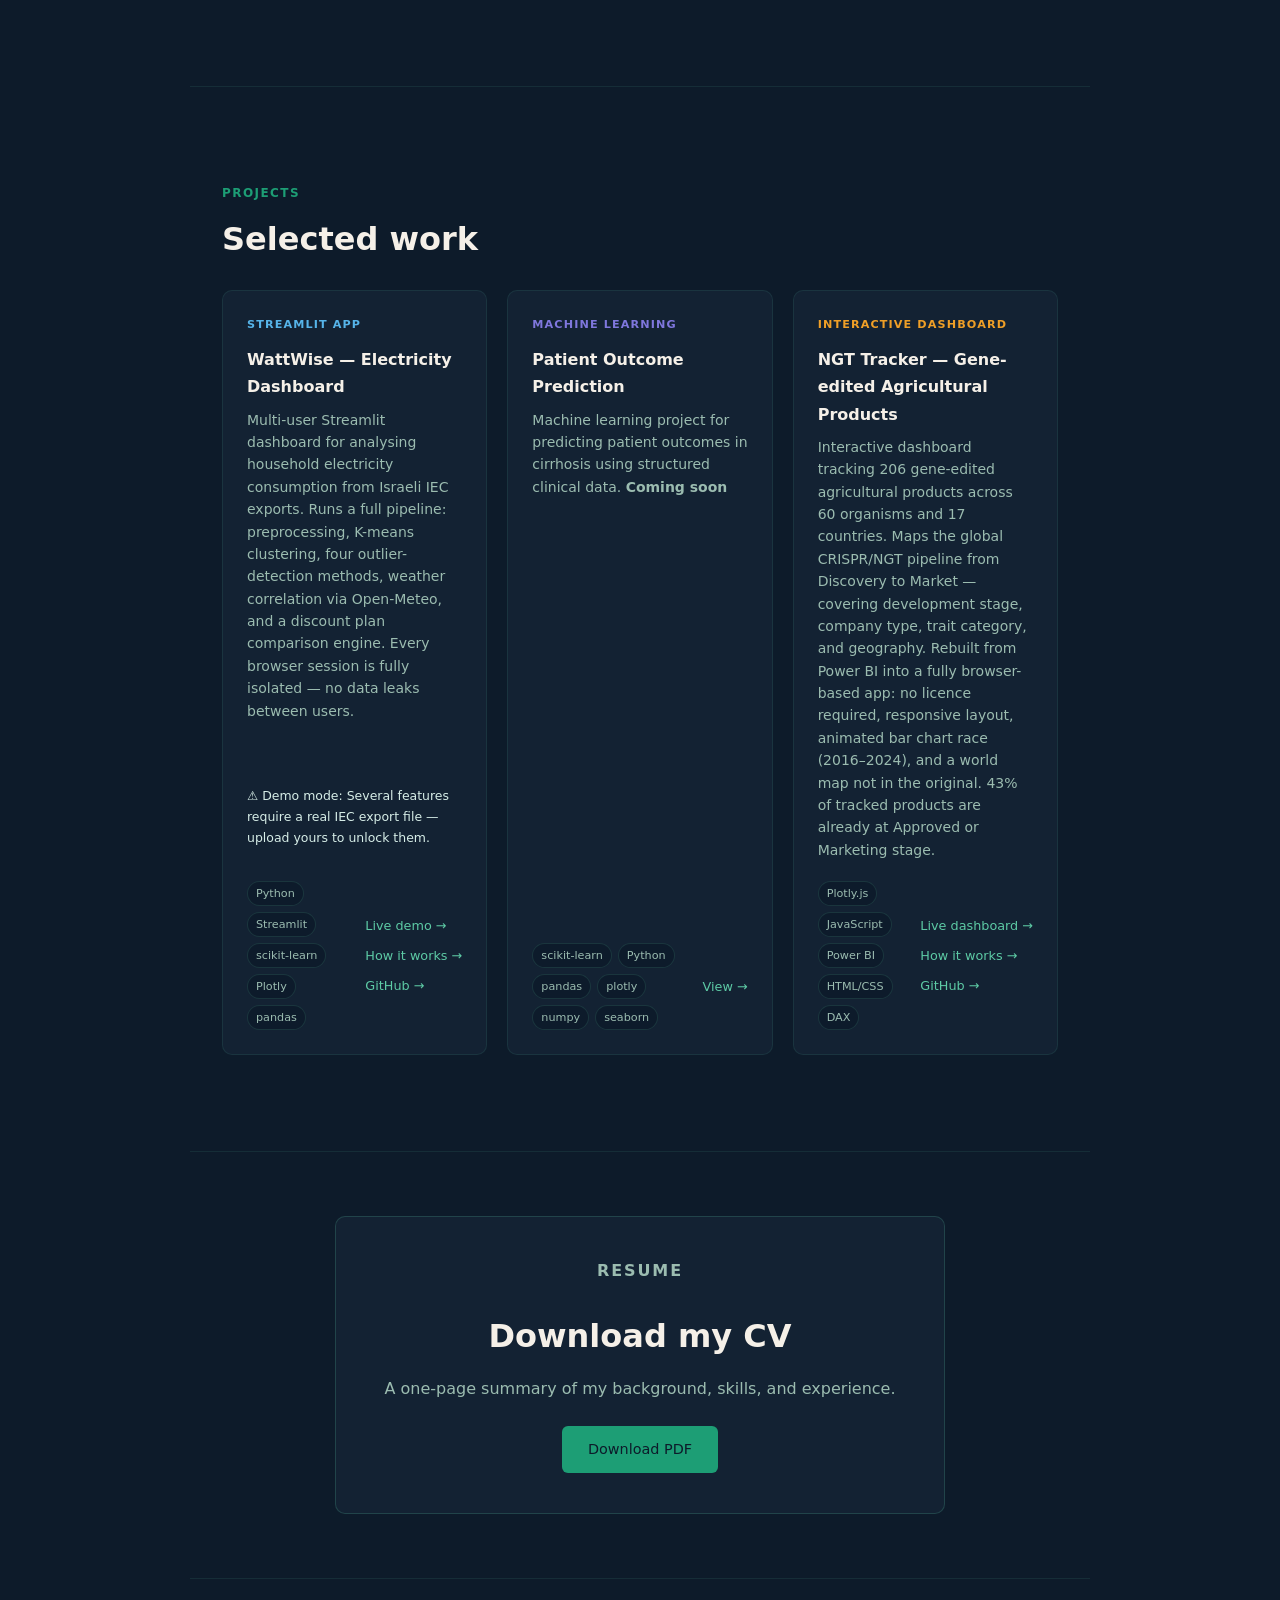
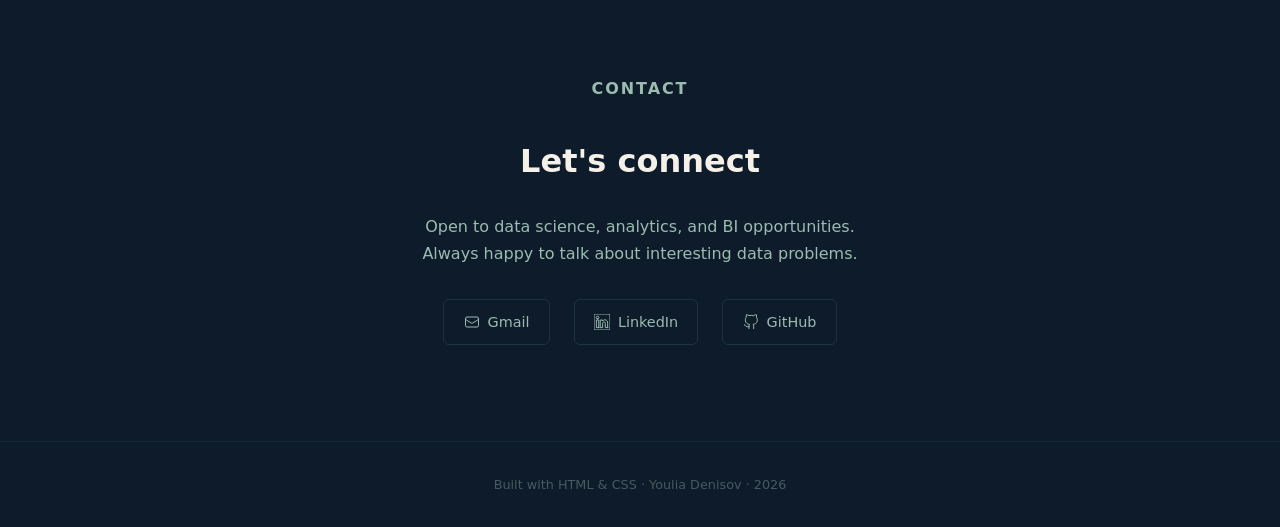
==== commit 902e6a4d: "Remove duplicated WattWise project cards from index.html" ====
--- a/index.html
+++ b/index.html
@@ -423,34 +423,6 @@
   <h2>Selected work</h2>
   <div class="project-grid">
     <!-- PROJECTS-START -->
-<div class="project-card">
-  <p class="project-type type-app">App</p>
-  <p class="project-title">WattWise — Multi-User Electricity Dashboard</p>
-  <p class="project-desc">
-    A multi-user Streamlit dashboard for analyzing household electricity consumption data from Israeli Electric Corporation (IEC) CSV exports. Built with a session-isolated architecture to ensure zero data leakage between concurrent users, each receiving a fully personalized analysis experience. Features multiple analytical tabs and a clean upload-driven workflow with no backend storage.
-  </p>
-  <div class="project-footer">
-    <div class="tech-pills">
-      <span class="tech-pill">Python</span>
-      <span class="tech-pill">Streamlit</span>
-    </div>
-    <a href="https://github.com/youlia-denisov/wattwise-app" target="_blank" class="card-link">GitHub →</a>
-  </div>
-</div>
-<div class="project-card">
-  <p class="project-type type-app">Application</p>
-  <p class="project-title">WattWise — Multi-User Streamlit Dashboard</p>
-  <p class="project-desc">
-    A multi-user Streamlit dashboard for analyzing household electricity consumption in Israel, where each user uploads their own IEC consumption CSV for a fully isolated, personalized session. Built as a full refactor of an earlier project, it extends the original analysis with new analytical tabs and a robust multi-user architecture to prevent data leaks between sessions.
-  </p>
-  <div class="project-footer">
-    <div class="tech-pills">
-      <span class="tech-pill">Python</span>
-      <span class="tech-pill">Streamlit</span>
-    </div>
-    <a href="https://github.com/youlia-denisov/wattwise-app" target="_blank" class="card-link">GitHub →</a>
-  </div>
-</div>
     <!-- WattWise -->
     <div class="project-card">
       <p class="project-type type-app">Streamlit App</p>
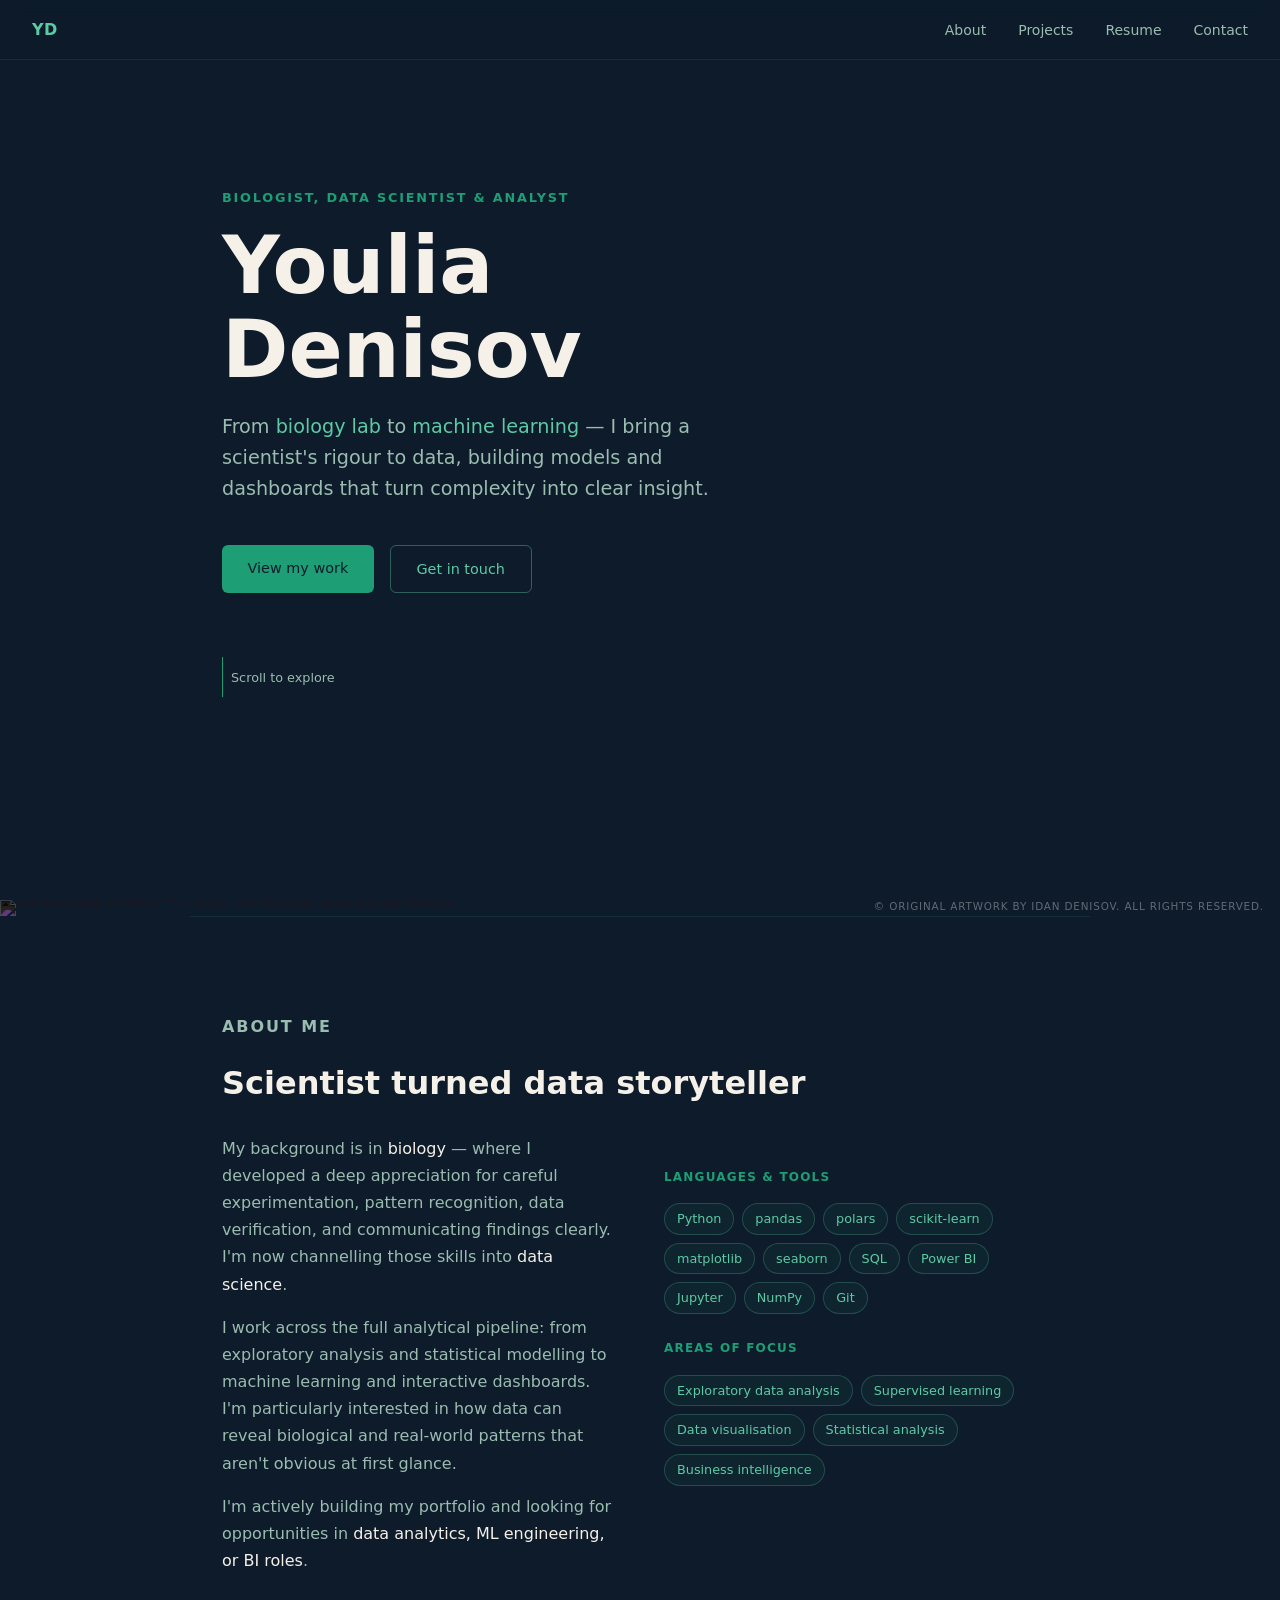
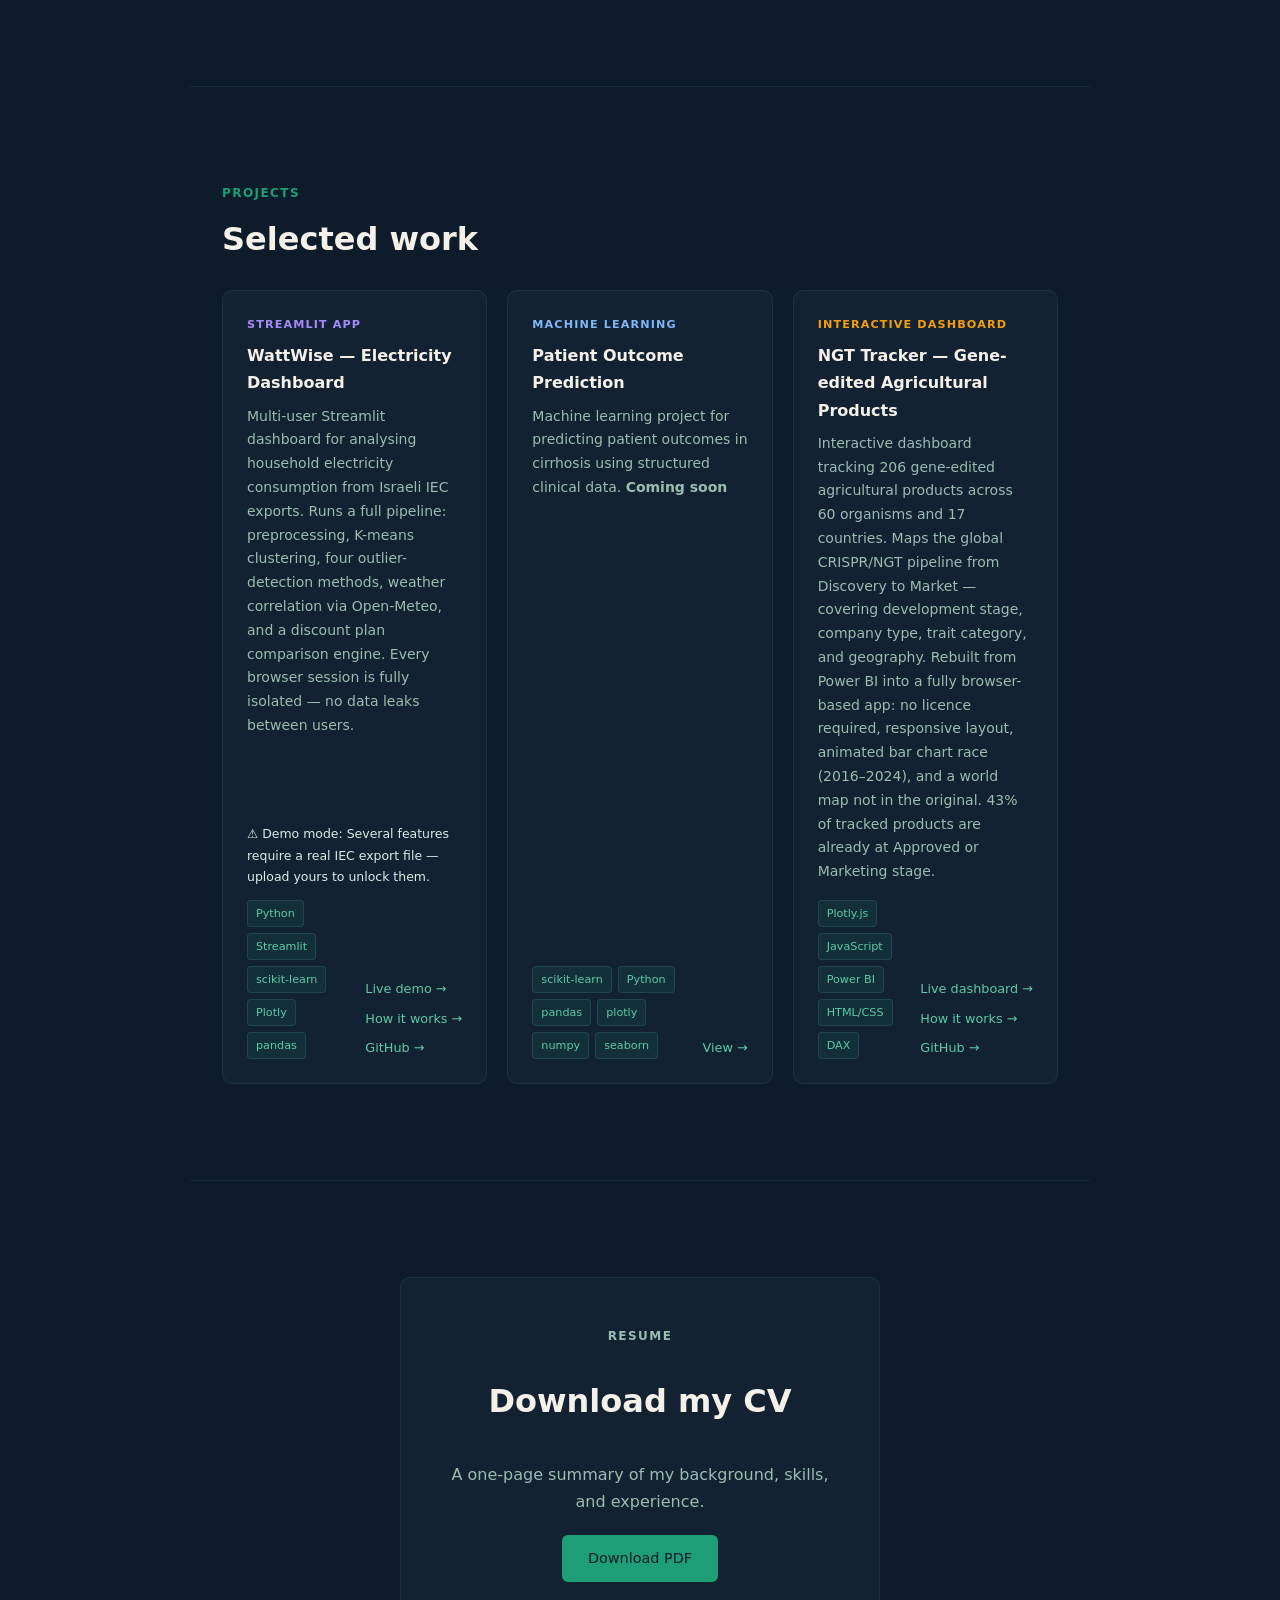
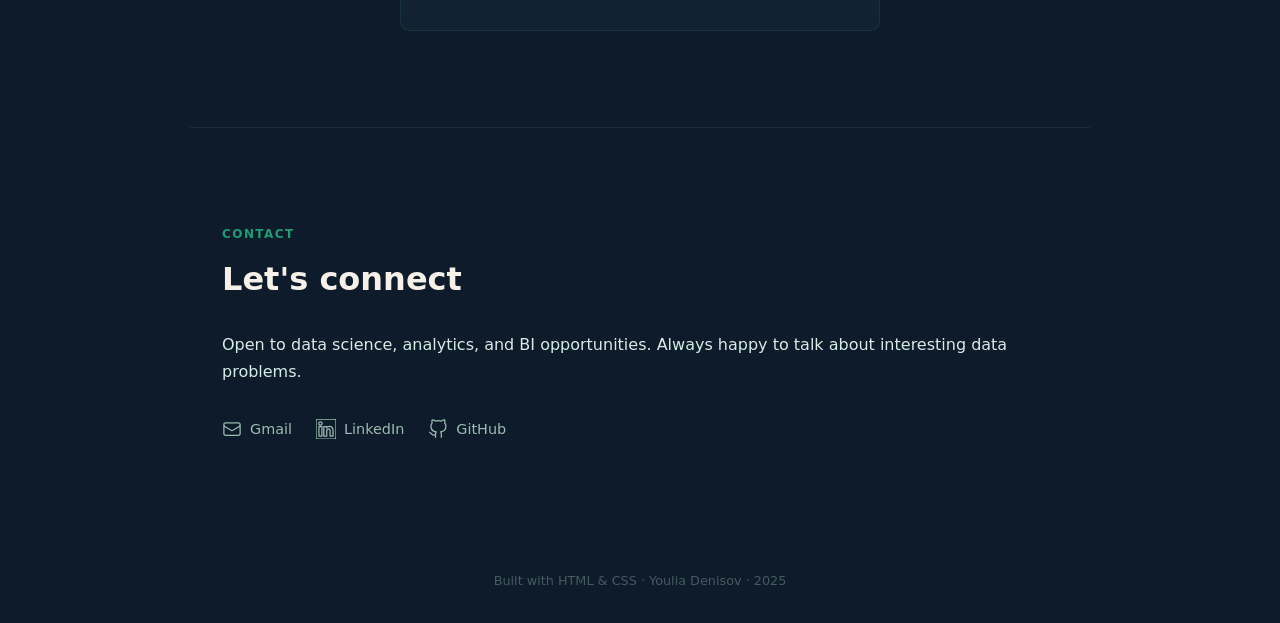
==== commit 04122c94: "Moved ngt-tracker.html and wattwise.html into respective repos. feat: separated indes into style.css" ====
--- a/index.html
+++ b/index.html
@@ -4,329 +4,7 @@
   <meta charset="UTF-8" />
   <meta name="viewport" content="width=device-width, initial-scale=1.0" />
   <title>Youlia Denisov — Data Scientist</title>
-  <style>
-    /* ── Reset & Tokens ───────────────────────── */
-    *, *::before, *::after { box-sizing: border-box; margin: 0; padding: 0; }
-
-    :root {
-      --navy:   #0D1B2A;
-      --navy2:  #132233;
-      --navy3:  #1C3048;
-      --teal:   #1D9E75;
-      --teal2:  #5DCAA5;
-      --cream:  #F5F0E8;
-      --muted:  #9BBCB0;
-      --text:   #D6EDE7;
-      --white:  #FFFFFF;
-      --radius: 10px;
-      --font: 'Segoe UI', system-ui, -apple-system, sans-serif;
-    }
-
-    html { scroll-behavior: smooth; }
-
-    body {
-      font-family: var(--font);
-      background: var(--navy);
-      color: var(--text);
-      line-height: 1.7;
-    }
-
-    a { color: var(--teal2); text-decoration: none; }
-    a:hover { color: var(--cream); }
-
-    /* ── Nav ───────────────────────────────────── */
-    nav {
-      position: fixed; top: 0; left: 0; right: 0; z-index: 100;
-      background: rgba(13, 27, 42, 0.92);
-      backdrop-filter: blur(8px);
-      border-bottom: 1px solid rgba(93, 202, 165, 0.12);
-      padding: 0 2rem;
-      display: flex; align-items: center; justify-content: space-between;
-      height: 60px;
-    }
-
-    .nav-logo {
-      font-size: 1rem; font-weight: 600;
-      color: var(--teal2); letter-spacing: 0.02em;
-    }
-
-    .nav-links { display: flex; gap: 2rem; list-style: none; }
-    .nav-links a {
-      font-size: 0.875rem; color: var(--muted);
-      transition: color 0.2s;
-    }
-    .nav-links a:hover { color: var(--cream); }
-
-    /* ── Section base ──────────────────────────── */
-    section {
-      max-width: 900px; margin: 0 auto;
-      padding: 6rem 2rem;
-    }
-
-    .section-label {
-      font-size: 0.75rem; font-weight: 600; letter-spacing: 0.12em;
-      text-transform: uppercase; color: var(--teal);
-      margin-bottom: 0.5rem;
-    }
-
-    h1, h2, h3 { color: var(--cream); }
-    h2 { font-size: 2rem; font-weight: 600; margin-bottom: 1.5rem; }
-
-    /* ── Hero ──────────────────────────────────── */
-    #hero {
-      min-height: 100vh;
-      display: flex; flex-direction: column; justify-content: center;
-      padding-top: 5rem;
-    }
-
-    .hero-eyebrow {
-      font-size: 0.8rem; font-weight: 600; letter-spacing: 0.14em;
-      text-transform: uppercase; color: var(--teal);
-      margin-bottom: 1rem;
-    }
-
-    .hero-name {
-      font-size: clamp(2.8rem, 7vw, 5rem);
-      font-weight: 700; line-height: 1.05;
-      color: var(--cream);
-      margin-bottom: 1.25rem;
-    }
-
-    .hero-tagline {
-      font-size: 1.2rem; color: var(--muted);
-      max-width: 520px; line-height: 1.6;
-      margin-bottom: 2.5rem;
-    }
-
-    .hero-tagline span { color: var(--teal2); }
-
-    .btn-group { display: flex; gap: 1rem; flex-wrap: wrap; }
-
-    .btn {
-      display: inline-block;
-      padding: 0.7rem 1.6rem;
-      border-radius: 6px;
-      font-size: 0.9rem; font-weight: 500;
-      transition: all 0.2s;
-    }
-
-    .btn-primary {
-      background: var(--teal); color: var(--navy);
-    }
-    .btn-primary:hover { background: var(--teal2); color: var(--navy); }
-
-    .btn-outline {
-      border: 1px solid rgba(93, 202, 165, 0.4);
-      color: var(--teal2);
-    }
-    .btn-outline:hover {
-      border-color: var(--teal2);
-      background: rgba(93, 202, 165, 0.06);
-      color: var(--cream);
-    }
-
-    .scroll-hint {
-      margin-top: 4rem;
-      font-size: 0.8rem; color: var(--muted);
-      display: flex; align-items: center; gap: 8px;
-    }
-    .scroll-hint::before {
-      content: '';
-      display: block; width: 1px; height: 40px;
-      background: var(--teal);
-    }
-
-    /* ── Divider ───────────────────────────────── */
-    .divider {
-      border: none;
-      border-top: 1px solid rgba(93, 202, 165, 0.1);
-      max-width: 900px; margin: 0 auto;
-    }
-
-    /* ── Artwork banner ────────────────────────── */
-    .artwork-banner {
-      width: 100%;
-      position: relative;
-      overflow: hidden;
-      line-height: 0;
-    }
-    .artwork-banner img {
-      width: 100%;
-      max-height: 420px;
-      object-fit: cover;
-      object-position: center top;
-      filter: invert(1);
-      opacity: 0.55;
-      display: block;
-    }
-    .artwork-credit {
-      position: absolute;
-      bottom: 0.6rem; right: 1rem;
-      font-size: 0.65rem;
-      letter-spacing: 0.08em;
-      text-transform: uppercase;
-      color: rgba(255,255,255,0.35);
-    }
-
-    /* ── About ─────────────────────────────────── */
-    #about .about-grid {
-      display: grid;
-      grid-template-columns: 1fr 1fr;
-      gap: 3rem; align-items: start;
-    }
-
-    #about p {
-      color: var(--muted); margin-bottom: 1rem; font-size: 1rem;
-    }
-
-    #about p span { color: var(--cream); }
-
-    .skills-block { margin-top: 2rem; }
-    .skills-block h3 {
-      font-size: 0.75rem; font-weight: 600; letter-spacing: 0.1em;
-      text-transform: uppercase; color: var(--teal);
-      margin-bottom: 1rem;
-    }
-
-    .skill-tags {
-      display: flex; flex-wrap: wrap; gap: 8px;
-    }
-
-    .skill-tag {
-      font-size: 0.8rem;
-      padding: 4px 12px;
-      border-radius: 20px;
-      border: 1px solid rgba(93, 202, 165, 0.25);
-      color: var(--teal2);
-      background: rgba(29, 158, 117, 0.07);
-    }
-
-    /* ── Projects ──────────────────────────────── */
-    .project-grid {
-      display: grid;
-      grid-template-columns: repeat(auto-fit, minmax(260px, 1fr));
-      gap: 1.25rem;
-    }
-
-    .project-card {
-      background: var(--navy2);
-      border: 1px solid rgba(93, 202, 165, 0.1);
-      border-radius: var(--radius);
-      padding: 1.5rem;
-      transition: border-color 0.2s, transform 0.2s;
-      display: flex; flex-direction: column;
-    }
-
-    .project-card:hover {
-      border-color: rgba(93, 202, 165, 0.4);
-      transform: translateY(-3px);
-    }
-
-    .project-type {
-      font-size: 0.7rem; font-weight: 600; letter-spacing: 0.1em;
-      text-transform: uppercase;
-      margin-bottom: 0.75rem;
-    }
-
-    .type-eda   { color: #5DCAA5; }
-    .type-ml    { color: #7F77DD; }
-    .type-powerbi { color: #EF9F27; }
-
-    .project-title {
-      font-size: 1rem; font-weight: 600; color: var(--cream);
-      margin-bottom: 0.5rem;
-    }
-
-    .project-desc {
-      font-size: 0.875rem; color: var(--muted);
-      line-height: 1.6; flex: 1;
-    }
-
-    .project-footer {
-      margin-top: 1.25rem;
-      display: flex; align-items: center; justify-content: space-between;
-    }
-
-    .tech-pills { display: flex; gap: 6px; flex-wrap: wrap; }
-
-    .tech-pill {
-      font-size: 0.7rem;
-      padding: 2px 8px;
-      border-radius: 20px;
-      background: rgba(13, 27, 42, 0.8);
-      border: 1px solid rgba(93, 202, 165, 0.15);
-      color: var(--muted);
-    }
-
-    .card-link {
-      font-size: 0.8rem; color: var(--teal2);
-      white-space: nowrap; margin-left: 1rem;
-    }
-    .card-link:hover { color: var(--cream); }
-
-    /* ── Project type: App ─────────────────────── */
-    .type-app { color: #56B4E9; }
-
-    /* ── Resume ────────────────────────────────── */
-    #resume {
-      text-align: center; padding: 4rem 2rem;
-    }
-
-    .resume-box {
-      display: inline-block;
-      border: 1px solid rgba(93, 202, 165, 0.2);
-      border-radius: var(--radius);
-      padding: 2.5rem 3rem;
-      background: var(--navy2);
-    }
-
-    .resume-box p {
-      color: var(--muted); margin-bottom: 1.5rem; font-size: 1rem;
-    }
-
-    /* ── Contact ───────────────────────────────── */
-    #contact { text-align: center; }
-
-    #contact p {
-      color: var(--muted); max-width: 440px;
-      margin: 0 auto 2rem; font-size: 1rem;
-    }
-
-    .contact-links {
-      display: flex; justify-content: center; gap: 1.5rem; flex-wrap: wrap;
-    }
-
-    .contact-link {
-      display: flex; align-items: center; gap: 8px;
-      font-size: 0.9rem; color: var(--muted);
-      border: 1px solid rgba(93, 202, 165, 0.15);
-      border-radius: 6px; padding: 0.6rem 1.2rem;
-      transition: all 0.2s;
-    }
-
-    .contact-link:hover {
-      color: var(--cream);
-      border-color: rgba(93, 202, 165, 0.4);
-      background: rgba(29, 158, 117, 0.06);
-    }
-
-    .contact-link svg { width: 16px; height: 16px; stroke: currentColor; fill: none; }
-
-    /* ── Footer ────────────────────────────────── */
-    footer {
-      border-top: 1px solid rgba(93, 202, 165, 0.08);
-      text-align: center;
-      padding: 2rem;
-      font-size: 0.8rem; color: rgba(155, 188, 176, 0.4);
-    }
-
-    /* ── Responsive ────────────────────────────── */
-    @media (max-width: 640px) {
-      #about .about-grid { grid-template-columns: 1fr; gap: 2rem; }
-      nav { padding: 0 1rem; }
-      .nav-links { gap: 1.25rem; }
-    }
-  </style>
+  <link rel="stylesheet" href="style.css" />  <!-- ← all styles now live here -->
 </head>
 <body>
 
@@ -391,6 +69,7 @@
         <div class="skill-tags">
           <span class="skill-tag">Python</span>
           <span class="skill-tag">pandas</span>
+		  <span class="skill-tag">polars</span>
           <span class="skill-tag">scikit-learn</span>
           <span class="skill-tag">matplotlib</span>
           <span class="skill-tag">seaborn</span>
@@ -444,10 +123,11 @@
         <div style="display:flex; flex-direction:column; gap:0.5rem; align-items:flex-start;">
           <a href="https://ds-portfolio-7va4xdxzmrbb8psjkdphfh.streamlit.app/" target="_blank" class="card-link">Live demo →</a>
           <a href="wattwise.html" class="card-link">How it works →</a>
-          <a href="https://github.com/youlia-denisov/DS-portfolio/tree/main/streamlit-multiuser-app" target="_blank" class="card-link">GitHub →</a>
-        </div>
-      </div>
-    </div>
+          <a href="https://github.com/youlia-denisov/wattwise-app" target="_blank" class="card-link">GitHub →</a>
+        </div>
+      </div>
+    </div>
+
     <!-- ML -->
     <div class="project-card">
       <p class="project-type type-ml">Machine learning</p>
@@ -487,7 +167,7 @@
         <div style="display:flex; flex-direction:column; gap:0.5rem; align-items:flex-start;">
           <a href="gene-editing-tracker/docs/index.html" class="card-link">Live dashboard →</a>
           <a href="gene-editing-tracker.html" class="card-link">How it works →</a>
-          <a href="https://github.com/youlia-denisov/DS-portfolio/tree/main/gene-editing-tracker" target="_blank" class="card-link">GitHub →</a>
+          <a href="https://github.com/youlia-denisov/ngt-tracker" target="_blank" class="card-link">GitHub →</a>
         </div>
       </div>
     </div>
@@ -515,28 +195,24 @@
   <h2>Let's connect</h2>
   <p>Open to data science, analytics, and BI opportunities. Always happy to talk about interesting data problems.</p>
   <div class="contact-links">
-
     <a href="mailto:youlia.denisov@gmail.com" class="contact-link">
       <svg viewBox="0 0 24 24" stroke-width="1.5"><path stroke-linecap="round" stroke-linejoin="round" d="M21.75 6.75v10.5a2.25 2.25 0 01-2.25 2.25h-15a2.25 2.25 0 01-2.25-2.25V6.75m19.5 0A2.25 2.25 0 0019.5 4.5h-15a2.25 2.25 0 00-2.25 2.25m19.5 0v.243a2.25 2.25 0 01-1.07 1.916l-7.5 4.615a2.25 2.25 0 01-2.36 0L3.32 8.91a2.25 2.25 0 01-1.07-1.916V6.75"/></svg>
       Gmail
     </a>
-
     <a href="https://linkedin.com/in/youliadenisov-phd" target="_blank" class="contact-link">
       <svg viewBox="0 0 24 24" stroke-width="1.5"><path stroke-linecap="round" stroke-linejoin="round" d="M20.447 20.452h-3.554v-5.569c0-1.328-.027-3.037-1.852-3.037-1.853 0-2.136 1.445-2.136 2.939v5.667H9.351V9h3.414v1.561h.046c.477-.9 1.637-1.85 3.37-1.85 3.601 0 4.267 2.37 4.267 5.455v6.286zM5.337 7.433a2.062 2.062 0 01-2.063-2.065 2.064 2.064 0 112.063 2.065zm1.782 13.019H3.555V9h3.564v11.452zM22.225 0H1.771C.792 0 0 .774 0 1.729v20.542C0 23.227.792 24 1.771 24h20.451C23.2 24 24 23.227 24 22.271V1.729C24 .774 23.2 0 22.222 0h.003z"/></svg>
       LinkedIn
     </a>
-
-    <a href="https://github.com/YouliaXX" target="_blank" class="contact-link">
+    <a href="https://github.com/youlia-denisov" target="_blank" class="contact-link">
       <svg viewBox="0 0 24 24" stroke-width="1.5"><path stroke-linecap="round" stroke-linejoin="round" d="M9 19c-5 1.5-5-2.5-7-3m14 6v-3.87a3.37 3.37 0 00-.94-2.61c3.14-.35 6.44-1.54 6.44-7A5.44 5.44 0 0020 4.77 5.07 5.07 0 0019.91 1S18.73.65 16 2.48a13.38 13.38 0 00-7 0C6.27.65 5.09 1 5.09 1A5.07 5.07 0 005 4.77a5.44 5.44 0 00-1.5 3.78c0 5.42 3.3 6.61 6.44 7A3.37 3.37 0 009 18.13V22"/></svg>
       GitHub
     </a>
-
   </div>
 </section>
 
 <footer>
-  <p>Built with HTML & CSS · Youlia Denisov · 2026</p>
+  <p>Built with HTML & CSS · Youlia Denisov · 2025</p>
 </footer>
 
 </body>
-</html>
+</html>
--- a/style.css
+++ b/style.css
@@ -0,0 +1,308 @@
+/* ── Reset & Tokens ───────────────────────── */
+*, *::before, *::after { box-sizing: border-box; margin: 0; padding: 0; }
+
+:root {
+  --navy:   #0D1B2A;
+  --navy2:  #132233;
+  --navy3:  #1C3048;
+  --teal:   #1D9E75;
+  --teal2:  #5DCAA5;
+  --cream:  #F5F0E8;
+  --muted:  #9BBCB0;
+  --text:   #D6EDE7;
+  --white:  #FFFFFF;
+  --radius: 10px;
+  --font: 'Segoe UI', system-ui, -apple-system, sans-serif;
+}
+
+html { scroll-behavior: smooth; }
+
+body {
+  font-family: var(--font);
+  background: var(--navy);
+  color: var(--text);
+  line-height: 1.7;
+}
+
+a { color: var(--teal2); text-decoration: none; }
+a:hover { color: var(--cream); }
+
+/* ── Nav ───────────────────────────────────── */
+nav {
+  position: fixed; top: 0; left: 0; right: 0; z-index: 100;
+  background: rgba(13, 27, 42, 0.92);
+  backdrop-filter: blur(8px);
+  border-bottom: 1px solid rgba(93, 202, 165, 0.12);
+  padding: 0 2rem;
+  display: flex; align-items: center; justify-content: space-between;
+  height: 60px;
+}
+
+.nav-logo {
+  font-size: 1rem; font-weight: 600;
+  color: var(--teal2); letter-spacing: 0.02em;
+}
+
+.nav-links { display: flex; gap: 2rem; list-style: none; }
+.nav-links a {
+  font-size: 0.875rem; color: var(--muted);
+  transition: color 0.2s;
+}
+.nav-links a:hover { color: var(--cream); }
+
+/* ── Section base ──────────────────────────── */
+section {
+  max-width: 900px; margin: 0 auto;
+  padding: 6rem 2rem;
+}
+
+.section-label {
+  font-size: 0.75rem; font-weight: 600; letter-spacing: 0.12em;
+  text-transform: uppercase; color: var(--teal);
+  margin-bottom: 0.5rem;
+}
+
+h1, h2, h3 { color: var(--cream); }
+h2 { font-size: 2rem; font-weight: 600; margin-bottom: 1.5rem; }
+
+/* ── Hero ──────────────────────────────────── */
+#hero {
+  min-height: 100vh;
+  display: flex; flex-direction: column; justify-content: center;
+  padding-top: 5rem;
+}
+
+.hero-eyebrow {
+  font-size: 0.8rem; font-weight: 600; letter-spacing: 0.14em;
+  text-transform: uppercase; color: var(--teal);
+  margin-bottom: 1rem;
+}
+
+.hero-name {
+  font-size: clamp(2.8rem, 7vw, 5rem);
+  font-weight: 700; line-height: 1.05;
+  color: var(--cream);
+  margin-bottom: 1.25rem;
+}
+
+.hero-tagline {
+  font-size: 1.2rem; color: var(--muted);
+  max-width: 520px; line-height: 1.6;
+  margin-bottom: 2.5rem;
+}
+
+.hero-tagline span { color: var(--teal2); }
+
+.btn-group { display: flex; gap: 1rem; flex-wrap: wrap; }
+
+.btn {
+  display: inline-block;
+  padding: 0.7rem 1.6rem;
+  border-radius: 6px;
+  font-size: 0.9rem; font-weight: 500;
+  transition: all 0.2s;
+}
+
+.btn-primary {
+  background: var(--teal); color: var(--navy);
+}
+.btn-primary:hover { background: var(--teal2); color: var(--navy); }
+
+.btn-outline {
+  border: 1px solid rgba(93, 202, 165, 0.4);
+  color: var(--teal2);
+}
+.btn-outline:hover {
+  border-color: var(--teal2);
+  background: rgba(93, 202, 165, 0.06);
+  color: var(--cream);
+}
+
+.scroll-hint {
+  margin-top: 4rem;
+  font-size: 0.8rem; color: var(--muted);
+  display: flex; align-items: center; gap: 8px;
+}
+.scroll-hint::before {
+  content: '';
+  display: block; width: 1px; height: 40px;
+  background: var(--teal);
+}
+
+/* ── Divider ───────────────────────────────── */
+.divider {
+  border: none;
+  border-top: 1px solid rgba(93, 202, 165, 0.1);
+  max-width: 900px; margin: 0 auto;
+}
+
+/* ── Artwork banner ────────────────────────── */
+.artwork-banner {
+  width: 100%;
+  position: relative;
+  overflow: hidden;
+  line-height: 0;
+}
+.artwork-banner img {
+  width: 100%;
+  max-height: 420px;
+  object-fit: cover;
+  object-position: center top;
+  filter: invert(1);
+  opacity: 0.55;
+  display: block;
+}
+.artwork-credit {
+  position: absolute;
+  bottom: 0.6rem; right: 1rem;
+  font-size: 0.65rem;
+  letter-spacing: 0.08em;
+  text-transform: uppercase;
+  color: rgba(255,255,255,0.35);
+}
+
+/* ── About ─────────────────────────────────── */
+#about .about-grid {
+  display: grid;
+  grid-template-columns: 1fr 1fr;
+  gap: 3rem; align-items: start;
+}
+
+#about p {
+  color: var(--muted); margin-bottom: 1rem; font-size: 1rem;
+}
+
+#about p span { color: var(--cream); }
+
+.skills-block { margin-top: 2rem; }
+.skills-block h3 {
+  font-size: 0.75rem; font-weight: 600; letter-spacing: 0.1em;
+  text-transform: uppercase; color: var(--teal);
+  margin-bottom: 1rem;
+}
+
+.skill-tags {
+  display: flex; flex-wrap: wrap; gap: 8px;
+}
+
+.skill-tag {
+  font-size: 0.8rem;
+  padding: 4px 12px;
+  border-radius: 20px;
+  border: 1px solid rgba(93, 202, 165, 0.25);
+  color: var(--teal2);
+  background: rgba(29, 158, 117, 0.07);
+}
+
+/* ── Projects ──────────────────────────────── */
+.project-grid {
+  display: grid;
+  grid-template-columns: repeat(auto-fit, minmax(260px, 1fr));
+  gap: 1.25rem;
+}
+
+.project-card {
+  background: var(--navy2);
+  border: 1px solid rgba(93, 202, 165, 0.1);
+  border-radius: var(--radius);
+  padding: 1.5rem;
+  transition: border-color 0.2s, transform 0.2s;
+  display: flex; flex-direction: column;
+}
+
+.project-card:hover {
+  border-color: rgba(93, 202, 165, 0.4);
+  transform: translateY(-3px);
+}
+
+.project-type {
+  font-size: 0.7rem; font-weight: 600; letter-spacing: 0.1em;
+  text-transform: uppercase;
+  margin-bottom: 0.5rem;
+}
+
+.type-ml    { color: #7EB8F7; }
+.type-app   { color: #A78BFA; }
+.type-powerbi { color: #F59E0B; }
+.type-eda   { color: #34D399; }
+
+.project-title {
+  font-size: 1rem; font-weight: 600;
+  color: var(--cream); margin-bottom: 0.5rem;
+}
+
+.project-desc {
+  font-size: 0.875rem; color: var(--muted);
+  flex: 1; margin-bottom: 1rem;
+}
+
+.project-footer {
+  display: flex;
+  justify-content: space-between;
+  align-items: flex-end;
+  gap: 0.5rem;
+  margin-top: auto;
+}
+
+.tech-pills { display: flex; flex-wrap: wrap; gap: 6px; }
+
+.tech-pill {
+  font-size: 0.7rem;
+  padding: 3px 8px;
+  border-radius: 4px;
+  background: rgba(29, 158, 117, 0.12);
+  color: var(--teal2);
+  border: 1px solid rgba(93, 202, 165, 0.15);
+}
+
+.card-link {
+  font-size: 0.8rem; font-weight: 500;
+  color: var(--teal2); white-space: nowrap;
+}
+.card-link:hover { color: var(--cream); }
+
+/* ── Resume box ────────────────────────────── */
+.resume-box {
+  background: var(--navy2);
+  border: 1px solid rgba(93, 202, 165, 0.1);
+  border-radius: var(--radius);
+  padding: 3rem;
+  text-align: center;
+  max-width: 480px;
+  margin: 0 auto;
+  display: flex; flex-direction: column;
+  align-items: center; gap: 1.25rem;
+}
+
+.resume-box p { color: var(--muted); }
+
+/* ── Contact ───────────────────────────────── */
+.contact-links {
+  display: flex; gap: 1.5rem;
+  flex-wrap: wrap; margin-top: 2rem;
+}
+
+.contact-link {
+  display: flex; align-items: center; gap: 0.5rem;
+  font-size: 0.9rem; color: var(--muted);
+  transition: color 0.2s;
+}
+.contact-link svg {
+  width: 20px; height: 20px;
+  stroke: currentColor; fill: none;
+}
+.contact-link:hover { color: var(--cream); }
+
+/* ── Footer ────────────────────────────────── */
+footer {
+  text-align: center;
+  padding: 2rem;
+  font-size: 0.8rem; color: rgba(155, 188, 176, 0.4);
+}
+
+/* ── Responsive ────────────────────────────── */
+@media (max-width: 640px) {
+  #about .about-grid { grid-template-columns: 1fr; gap: 2rem; }
+  nav { padding: 0 1rem; }
+  .nav-links { gap: 1.25rem; }
+}
